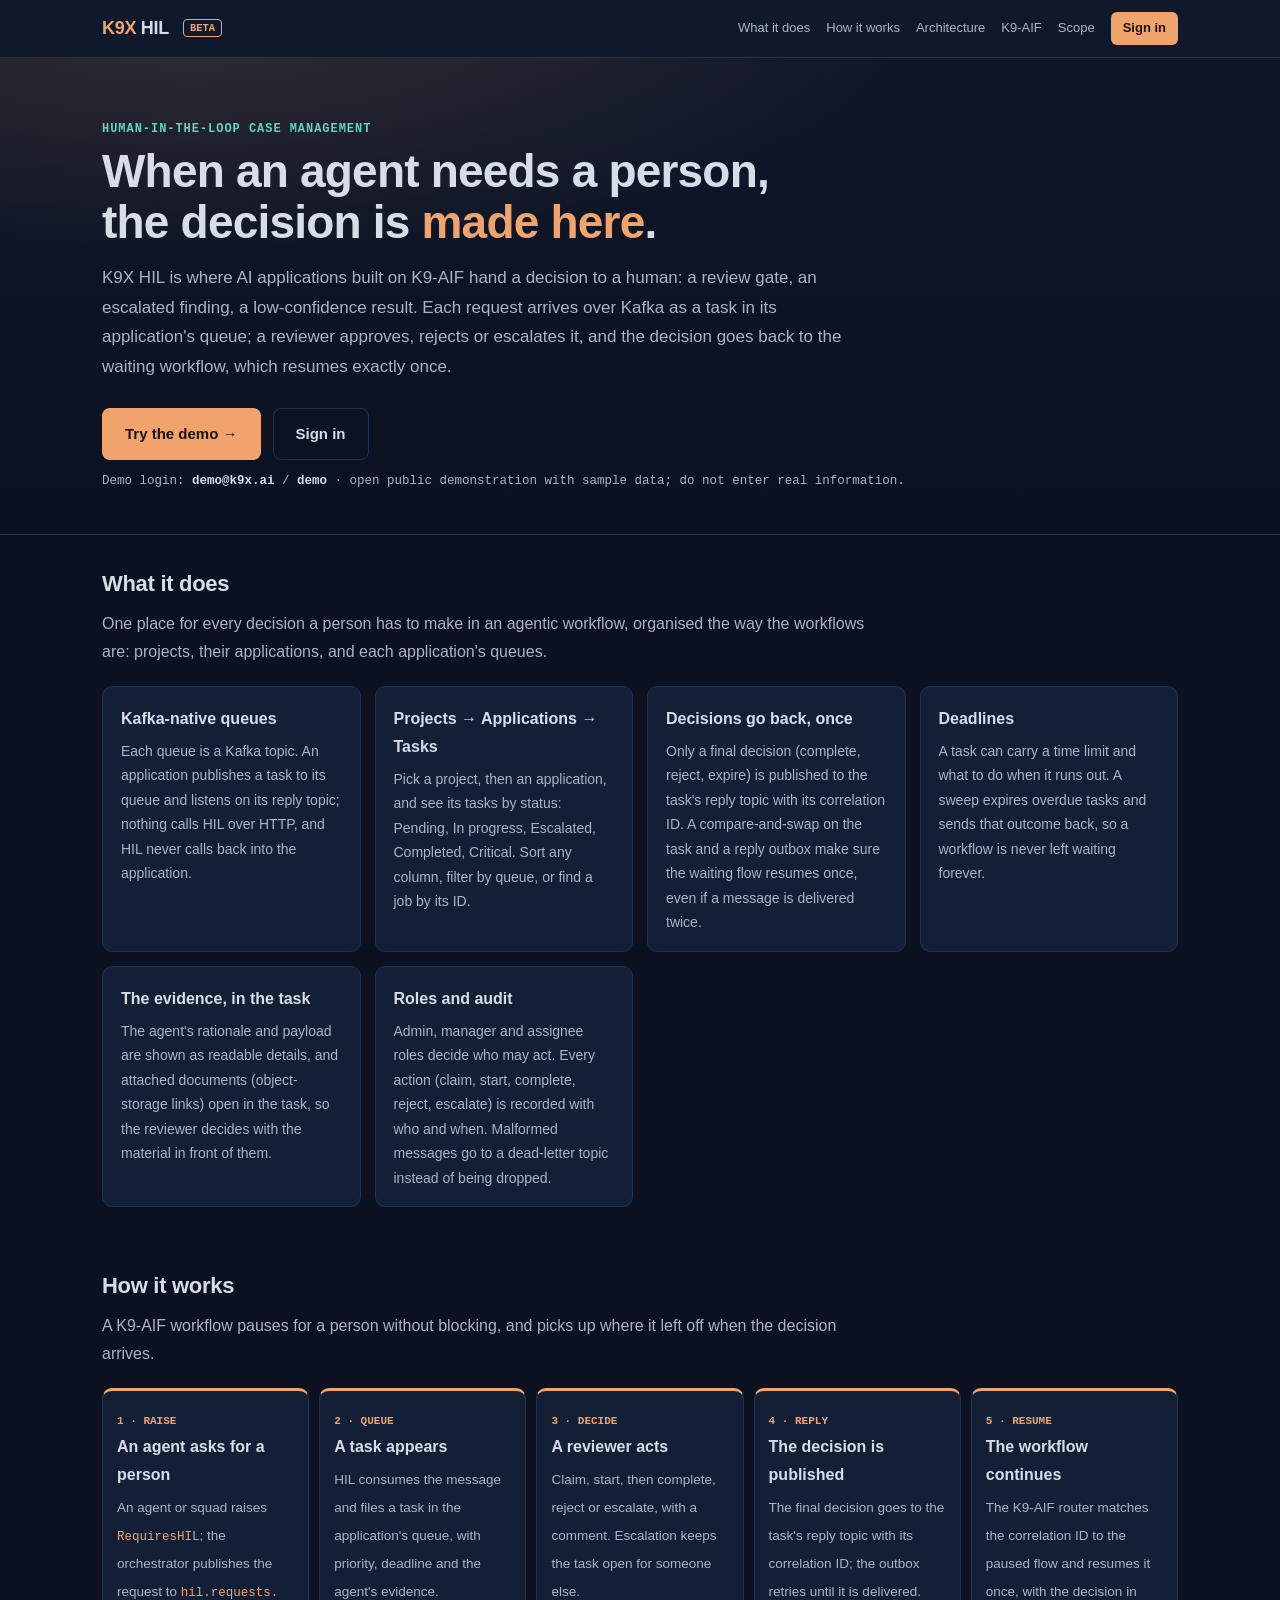
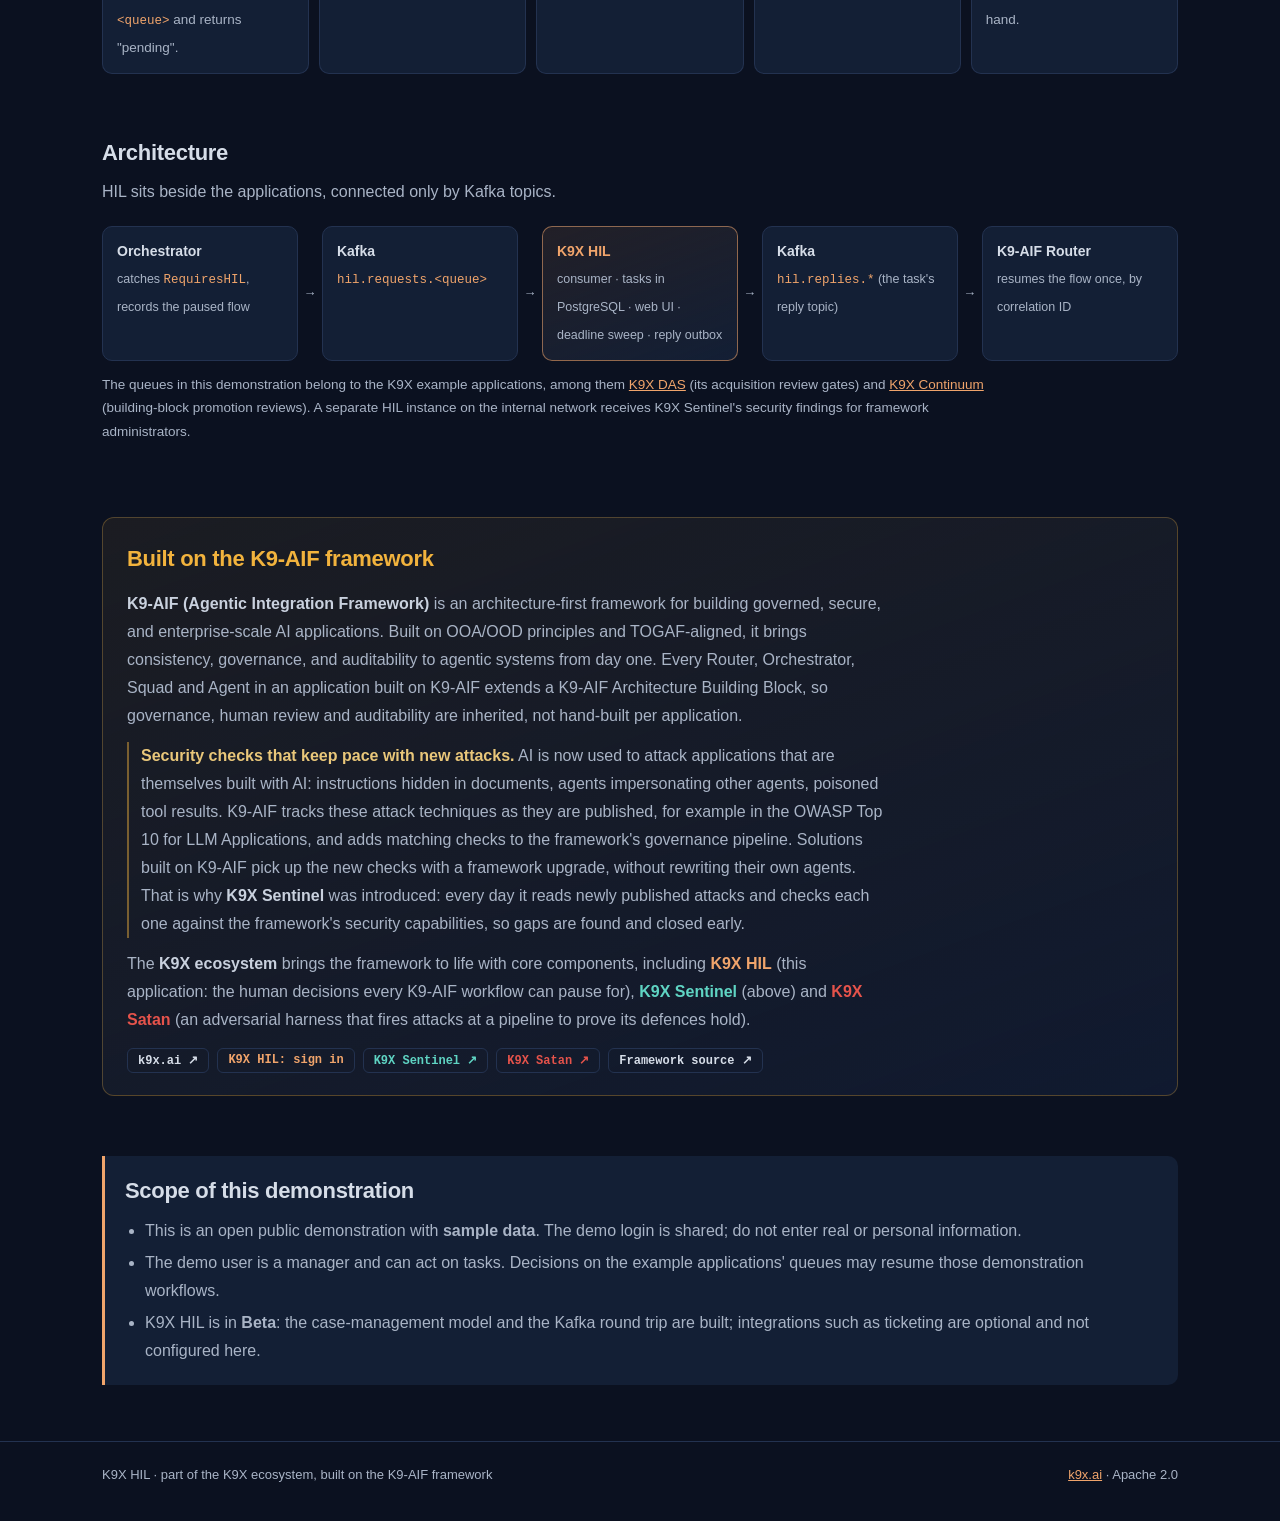
==== webui/landing.html @ ffbf0c2e "Landing page at / (public instance), sign-in at /app with demo login by default Same section order a" ====
<!DOCTYPE html>
<html lang="en">
<head>
<meta charset="UTF-8">
<meta name="viewport" content="width=device-width, initial-scale=1.0">
<title>K9X HIL — Human-in-the-Loop Case Management</title>
<style>
  /* Same section order as das.k9x.ai (K9X landing standard); HIL's own palette:
     orange, its product colour across the ecosystem, on navy. */
  :root {
    --bg: #0b1120; --bg2: #101a2c; --card: #131f35; --border: #233250;
    --text: #d6dde8; --muted: #a9b4c6; --hil: #f0a46b; --hil-d: #e08a4a;
    --teal: #5fd4c3; --blue: #60a5fa; --red: #e5534b;
    --mono: ui-monospace, Menlo, Consolas, monospace;
  }
  * { box-sizing: border-box; }
  html { scroll-behavior: smooth; }
  body { margin: 0; background: var(--bg); color: var(--text);
         font: 16px/1.75 -apple-system, BlinkMacSystemFont, "Segoe UI", Helvetica, Arial, sans-serif; }
  a { color: var(--hil); }
  .wrap { max-width: 1120px; margin: 0 auto; padding: 0 22px; }
  header.top { border-bottom: 1px solid var(--border); background: rgba(16,26,44,0.94); position: sticky; top: 0; z-index: 10; backdrop-filter: blur(6px); }
  header.top .wrap { display: flex; align-items: center; gap: 14px; padding-block: 12px; flex-wrap: wrap; }
  .logo { font-weight: 800; letter-spacing: -.3px; font-size: 18px; color: var(--text); text-decoration: none; }
  .logo span { color: var(--hil); }
  .beta { font: 700 10.5px var(--mono); color: var(--hil); border: 1px solid var(--hil); border-radius: 4px; padding: 2px 6px; }
  header.top nav { margin-left: auto; display: flex; gap: 16px; font-size: 13px; align-items: center; flex-wrap: wrap; }
  header.top nav a { color: var(--muted); text-decoration: none; }
  header.top nav a:hover { color: var(--text); }
  header.top nav a.signin { color: #1c1208; background: var(--hil); border-radius: 6px; padding: 5px 12px; font-weight: 700; }
  section[id] { scroll-margin-top: 64px; }

  .hero-band { background: radial-gradient(1200px 420px at 15% -10%, rgba(240,164,107,0.16), transparent 60%),
                           linear-gradient(180deg, #0e1729 0%, var(--bg) 100%);
               border-bottom: 1px solid var(--border); }
  .hero { padding-block: 64px 46px; }
  .eyebrow { font: 700 12px var(--mono); color: var(--teal); letter-spacing: .08em; text-transform: uppercase; }
  h1 { font-size: clamp(30px, 4.4vw, 46px); line-height: 1.12; margin: 10px 0 14px; letter-spacing: -.8px; }
  h1 em { font-style: normal; color: var(--hil); }
  .lede { font-size: 17px; color: var(--muted); max-width: 760px; margin: 0 0 26px; }
  .cta { display: flex; gap: 12px; flex-wrap: wrap; align-items: center; }
  .btn { display: inline-flex; align-items: center; gap: 8px; border-radius: 8px; padding: 12px 22px;
         font-weight: 700; font-size: 15px; cursor: pointer; border: 1px solid transparent; text-decoration: none; }
  .btn-primary { background: var(--hil); color: #1c1208; }
  .btn-primary:hover { background: var(--hil-d); }
  .btn-ghost { color: var(--text); border-color: var(--border); background: transparent; }
  .btn-ghost:hover { border-color: var(--hil); color: var(--hil); }
  .logins { font: 12.5px var(--mono); color: var(--muted); margin-top: 14px; }
  .logins b { color: var(--text); font-weight: 600; }

  section { padding: 30px 0; }
  h2 { font-size: 22px; margin: 0 0 6px; letter-spacing: -.3px; }
  .sub { color: var(--muted); margin: 0 0 20px; max-width: 780px; }
  .grid { display: grid; gap: 14px; grid-template-columns: repeat(auto-fit, minmax(250px, 1fr)); }
  .card { background: var(--card); border: 1px solid var(--border); border-radius: 10px; padding: 18px 18px 16px; }
  .card h3 { margin: 0 0 6px; font-size: 16px; color: var(--text); }
  .card p { margin: 0; color: var(--muted); font-size: 14px; }

  .loop { display: grid; gap: 10px; grid-template-columns: repeat(auto-fit, minmax(180px, 1fr)); }
  .loop .step { background: var(--card); border: 1px solid var(--border); border-top: 3px solid var(--hil); border-radius: 10px; padding: 14px 14px 12px; }
  .loop .step i { font-style: normal; font: 800 11px var(--mono); color: var(--hil); }
  .loop .step b { display: block; color: var(--text); margin-bottom: 4px; }
  .loop .step span { color: var(--muted); font-size: 13.5px; }

  .flow { display: flex; flex-wrap: wrap; align-items: stretch; gap: 8px; }
  .flow .box { flex: 1 1 150px; background: var(--card); border: 1px solid var(--border); border-radius: 10px; padding: 12px 14px; }
  .flow .box b { display: block; font-size: 14px; color: var(--text); }
  .flow .box span { font-size: 12.5px; color: var(--muted); }
  .flow .box.hil { border-color: rgba(240,164,107,0.55); background: linear-gradient(160deg, rgba(240,164,107,0.10), var(--card)); }
  .flow .box.hil b { color: var(--hil); }
  .flow .arrow { align-self: center; color: var(--muted); font: 700 13px var(--mono); }
  code { font-family: var(--mono); font-size: 12.5px; color: var(--hil); }
  .caption { color: var(--muted); font-size: 13.5px; margin-top: 12px; max-width: 900px; }

  .built-on { border: 1px solid rgba(242,179,61,0.28); border-radius: 12px; padding: 22px 24px;
              background: linear-gradient(160deg, rgba(242,179,61,0.07), rgba(20,32,58,0.6)); }
  .built-on h2 { color: #f2b33d; }
  .built-on p { color: var(--muted); margin: 12px 0 0; max-width: 760px; }
  .built-on b { color: #c9d1de; font-weight: 600; }
  .built-on .keyline { border-left: 2px solid rgba(242,179,61,0.45); padding-left: 12px; }
  .built-on .keyline b { color: #e9c77a; }
  .built-on .keyline b.plain { color: #c9d1de; }
  .built-on b.p-hil, .chip.p-hil { color: #f0a46b; }
  .built-on b.p-sentinel, .chip.p-sentinel { color: #5fd4c3; }
  .built-on b.p-satan, .chip.p-satan { color: #e5534b; }
  .chips { display: flex; flex-wrap: wrap; gap: 8px; margin-top: 14px; }
  .chip { font: 600 12px var(--mono); border: 1px solid var(--border); border-radius: 6px; padding: 4px 10px; color: var(--text); text-decoration: none; }
  .chip:hover { border-color: #f2b33d; color: #f2b33d; }

  .limits { border-left: 3px solid var(--hil); background: var(--card); border-radius: 0 10px 10px 0; padding: 16px 20px; }
  .limits ul { margin: 6px 0 0; padding-left: 20px; color: var(--muted); }
  .limits li { margin: 4px 0; }

  footer { border-top: 1px solid var(--border); margin-top: 26px; padding: 22px 0 34px; color: var(--muted); font-size: 13px; }
  footer .wrap { display: flex; gap: 18px; flex-wrap: wrap; justify-content: space-between; }
  @media (max-width: 640px) { header.top nav a:not(.signin) { display: none; } .flow .arrow { display: none; } }
</style>
</head>
<body>

<header class="top">
  <div class="wrap">
    <a class="logo" href="/"><span>K9X</span> HIL</a>
    <span class="beta">BETA</span>
    <nav>
      <a href="#what">What it does</a>
      <a href="#how">How it works</a>
      <a href="#architecture">Architecture</a>
      <a href="#k9aif">K9-AIF</a>
      <a href="#scope">Scope</a>
      <a class="signin" href="/app">Sign in</a>
    </nav>
  </div>
</header>

<div class="hero-band">
  <div class="wrap hero">
    <div class="eyebrow">Human-in-the-loop case management</div>
    <h1>When an agent needs a person,<br>the decision is <em>made here</em>.</h1>
    <p class="lede">K9X HIL is where AI applications built on K9-AIF hand a decision to a human: a review gate,
      an escalated finding, a low-confidence result. Each request arrives over Kafka as a task in its
      application's queue; a reviewer approves, rejects or escalates it, and the decision goes back to
      the waiting workflow, which resumes exactly once.</p>
    <div class="cta">
      <a class="btn btn-primary" href="/app?demo=1">Try the demo →</a>
      <a class="btn btn-ghost" href="/app">Sign in</a>
    </div>
    <div class="logins">Demo login: <b>demo@k9x.ai</b> / <b>demo</b> · open public demonstration with sample data; do not enter real information.</div>
  </div>
</div>

<main class="wrap">

  <section id="what">
    <h2>What it does</h2>
    <p class="sub">One place for every decision a person has to make in an agentic workflow, organised the way the
      workflows are: projects, their applications, and each application's queues.</p>
    <div class="grid">
      <div class="card"><h3>Kafka-native queues</h3><p>Each queue is a Kafka topic. An application publishes a task to
        its queue and listens on its reply topic; nothing calls HIL over HTTP, and HIL never calls back into the application.</p></div>
      <div class="card"><h3>Projects → Applications → Tasks</h3><p>Pick a project, then an application, and see its tasks
        by status: Pending, In progress, Escalated, Completed, Critical. Sort any column, filter by queue, or find a job by its ID.</p></div>
      <div class="card"><h3>Decisions go back, once</h3><p>Only a final decision (complete, reject, expire) is published to the
        task's reply topic with its correlation ID. A compare-and-swap on the task and a reply outbox make sure the
        waiting flow resumes once, even if a message is delivered twice.</p></div>
      <div class="card"><h3>Deadlines</h3><p>A task can carry a time limit and what to do when it runs out. A sweep expires
        overdue tasks and sends that outcome back, so a workflow is never left waiting forever.</p></div>
      <div class="card"><h3>The evidence, in the task</h3><p>The agent's rationale and payload are shown as readable
        details, and attached documents (object-storage links) open in the task, so the reviewer decides with the
        material in front of them.</p></div>
      <div class="card"><h3>Roles and audit</h3><p>Admin, manager and assignee roles decide who may act. Every action
        (claim, start, complete, reject, escalate) is recorded with who and when. Malformed messages go to a
        dead-letter topic instead of being dropped.</p></div>
    </div>
  </section>

  <section id="how">
    <h2>How it works</h2>
    <p class="sub">A K9-AIF workflow pauses for a person without blocking, and picks up where it left off when the decision arrives.</p>
    <div class="loop">
      <div class="step"><i>1 · RAISE</i><b>An agent asks for a person</b><span>An agent or squad raises <code>RequiresHIL</code>; the orchestrator publishes the request to <code>hil.requests.&lt;queue&gt;</code> and returns "pending".</span></div>
      <div class="step"><i>2 · QUEUE</i><b>A task appears</b><span>HIL consumes the message and files a task in the application's queue, with priority, deadline and the agent's evidence.</span></div>
      <div class="step"><i>3 · DECIDE</i><b>A reviewer acts</b><span>Claim, start, then complete, reject or escalate, with a comment. Escalation keeps the task open for someone else.</span></div>
      <div class="step"><i>4 · REPLY</i><b>The decision is published</b><span>The final decision goes to the task's reply topic with its correlation ID; the outbox retries until it is delivered.</span></div>
      <div class="step"><i>5 · RESUME</i><b>The workflow continues</b><span>The K9-AIF router matches the correlation ID to the paused flow and resumes it once, with the decision in hand.</span></div>
    </div>
  </section>

  <section id="architecture">
    <h2>Architecture</h2>
    <p class="sub">HIL sits beside the applications, connected only by Kafka topics.</p>
    <div class="flow">
      <div class="box"><b>Orchestrator</b><span>catches <code>RequiresHIL</code>, records the paused flow</span></div>
      <div class="arrow">→</div>
      <div class="box"><b>Kafka</b><span><code>hil.requests.&lt;queue&gt;</code></span></div>
      <div class="arrow">→</div>
      <div class="box hil"><b>K9X HIL</b><span>consumer · tasks in PostgreSQL · web UI · deadline sweep · reply outbox</span></div>
      <div class="arrow">→</div>
      <div class="box"><b>Kafka</b><span><code>hil.replies.*</code> (the task's reply topic)</span></div>
      <div class="arrow">→</div>
      <div class="box"><b>K9-AIF Router</b><span>resumes the flow once, by correlation ID</span></div>
    </div>
    <p class="caption">The queues in this demonstration belong to the K9X example applications, among them
      <a href="https://das.k9x.ai" target="_blank" rel="noopener">K9X DAS</a> (its acquisition review gates) and
      <a href="https://continuum.k9x.ai" target="_blank" rel="noopener">K9X Continuum</a> (building-block promotion reviews).
      A separate HIL instance on the internal network receives K9X Sentinel's security findings for framework administrators.</p>
  </section>

  <section id="k9aif">
    <div class="built-on">
      <h2>Built on the K9-AIF framework</h2>
      <p><b>K9-AIF (Agentic Integration Framework)</b> is an architecture-first framework for building governed, secure, and enterprise-scale AI applications. Built on OOA/OOD principles and TOGAF-aligned, it brings consistency, governance, and auditability to agentic systems from day one. Every Router, Orchestrator, Squad and Agent in an application built on K9-AIF extends a K9-AIF Architecture Building Block, so governance, human review and auditability are inherited, not hand-built per application.</p>
      <p class="keyline"><b>Security checks that keep pace with new attacks.</b> AI is now used to attack applications that are themselves built with AI: instructions hidden in documents, agents impersonating other agents, poisoned tool results. K9-AIF tracks these attack techniques as they are published, for example in the OWASP Top 10 for LLM Applications, and adds matching checks to the framework's governance pipeline. Solutions built on K9-AIF pick up the new checks with a framework upgrade, without rewriting their own agents. That is why <b class="plain">K9X Sentinel</b> was introduced: every day it reads newly published attacks and checks each one against the framework's security capabilities, so gaps are found and closed early.</p>
      <p>The <b>K9X ecosystem</b> brings the framework to life with core components, including <b class="p-hil">K9X HIL</b> (this application: the human decisions every K9-AIF workflow can pause for), <b class="p-sentinel">K9X Sentinel</b> (above) and <b class="p-satan">K9X Satan</b> (an adversarial harness that fires attacks at a pipeline to prove its defences hold).</p>
      <div class="chips">
        <a class="chip" href="https://k9x.ai" target="_blank" rel="noopener">k9x.ai ↗</a>
        <a class="chip p-hil" href="/app">K9X HIL: sign in</a>
        <a class="chip p-sentinel" href="https://sentinel.k9x.ai" target="_blank" rel="noopener">K9X Sentinel ↗</a>
        <a class="chip p-satan" href="https://satan.k9x.ai" target="_blank" rel="noopener">K9X Satan ↗</a>
        <a class="chip" href="https://github.com/k9aif/k9-aif-framework" target="_blank" rel="noopener">Framework source ↗</a>
      </div>
    </div>
  </section>

  <section id="scope">
    <div class="limits">
      <h2 style="margin-bottom:4px">Scope of this demonstration</h2>
      <ul>
        <li>This is an open public demonstration with <b>sample data</b>. The demo login is shared; do not enter real or personal information.</li>
        <li>The demo user is a manager and can act on tasks. Decisions on the example applications' queues may resume those demonstration workflows.</li>
        <li>K9X HIL is in <b>Beta</b>: the case-management model and the Kafka round trip are built; integrations such as ticketing are optional and not configured here.</li>
      </ul>
    </div>
  </section>

</main>

<footer>
  <div class="wrap">
    <span>K9X HIL · part of the K9X ecosystem, built on the K9-AIF framework</span>
    <span><a href="https://k9x.ai" target="_blank" rel="noopener">k9x.ai</a> · Apache 2.0</span>
  </div>
</footer>

</body>
</html>
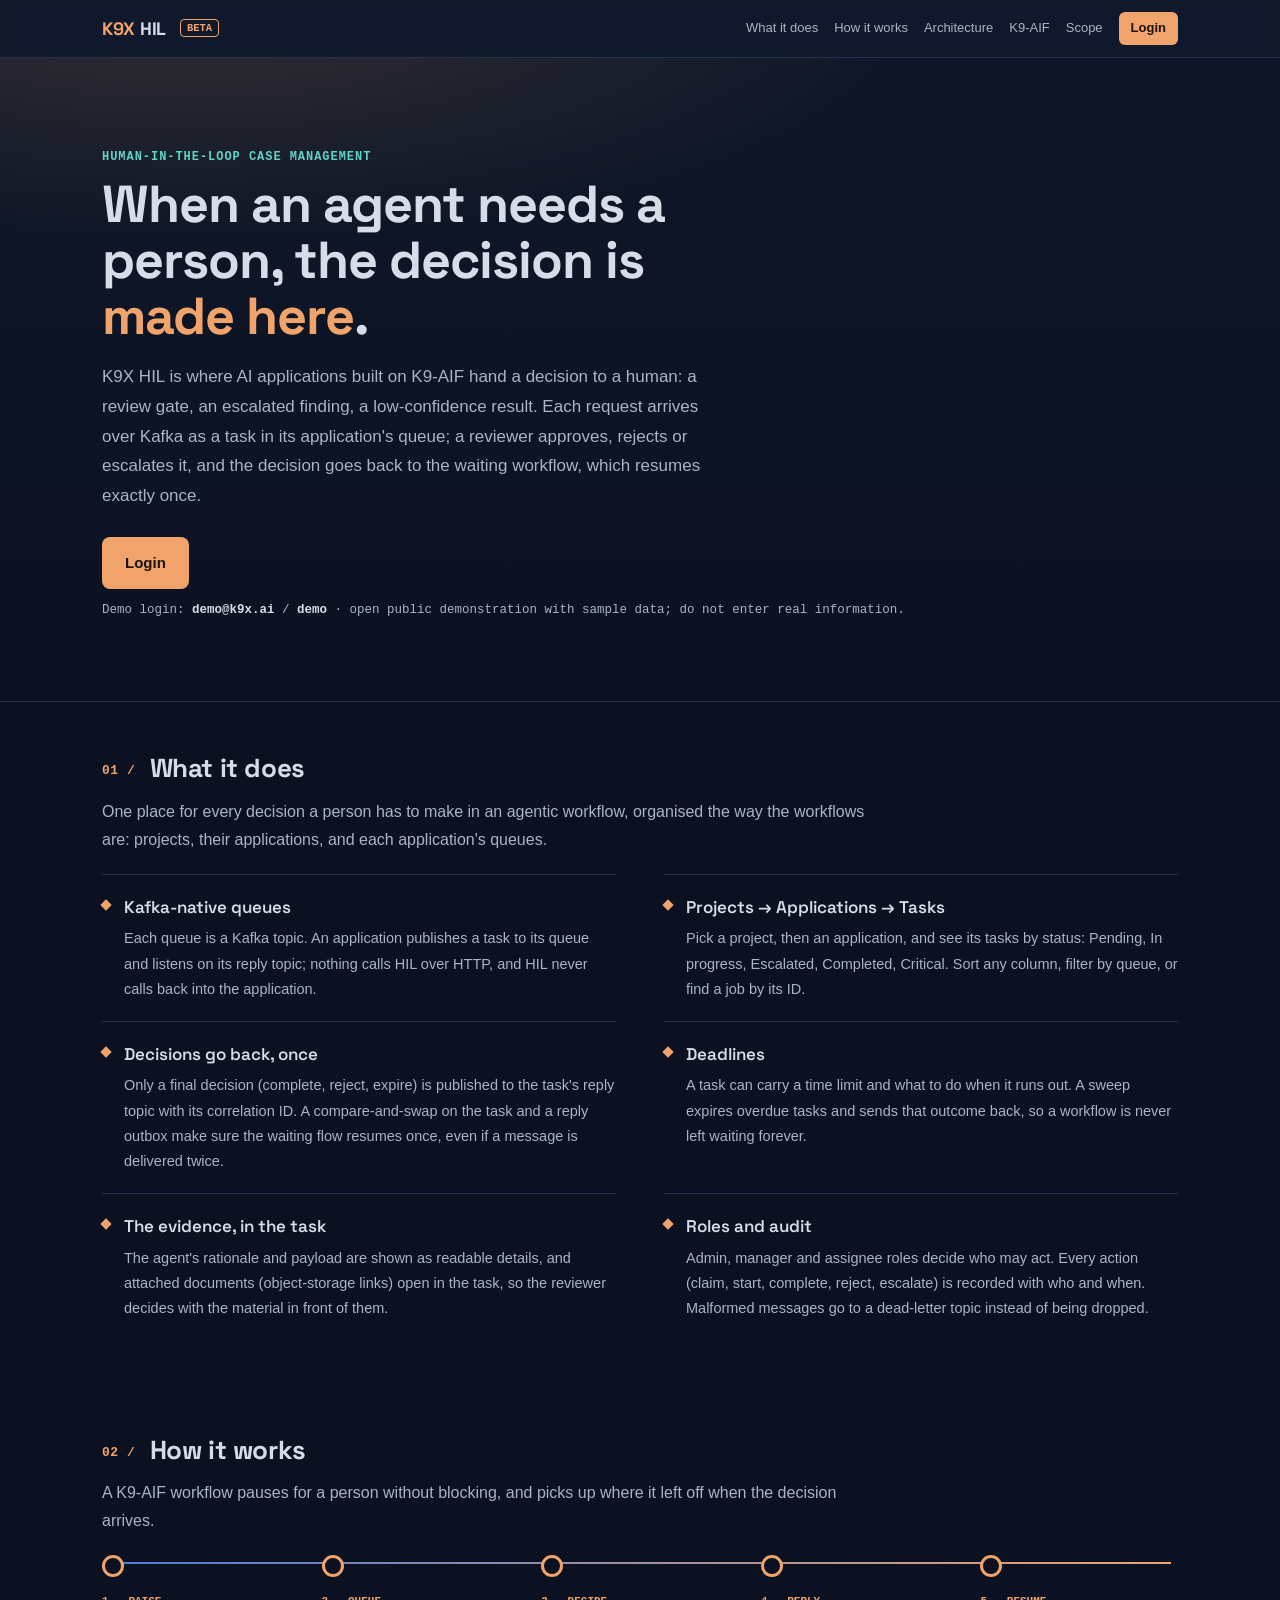
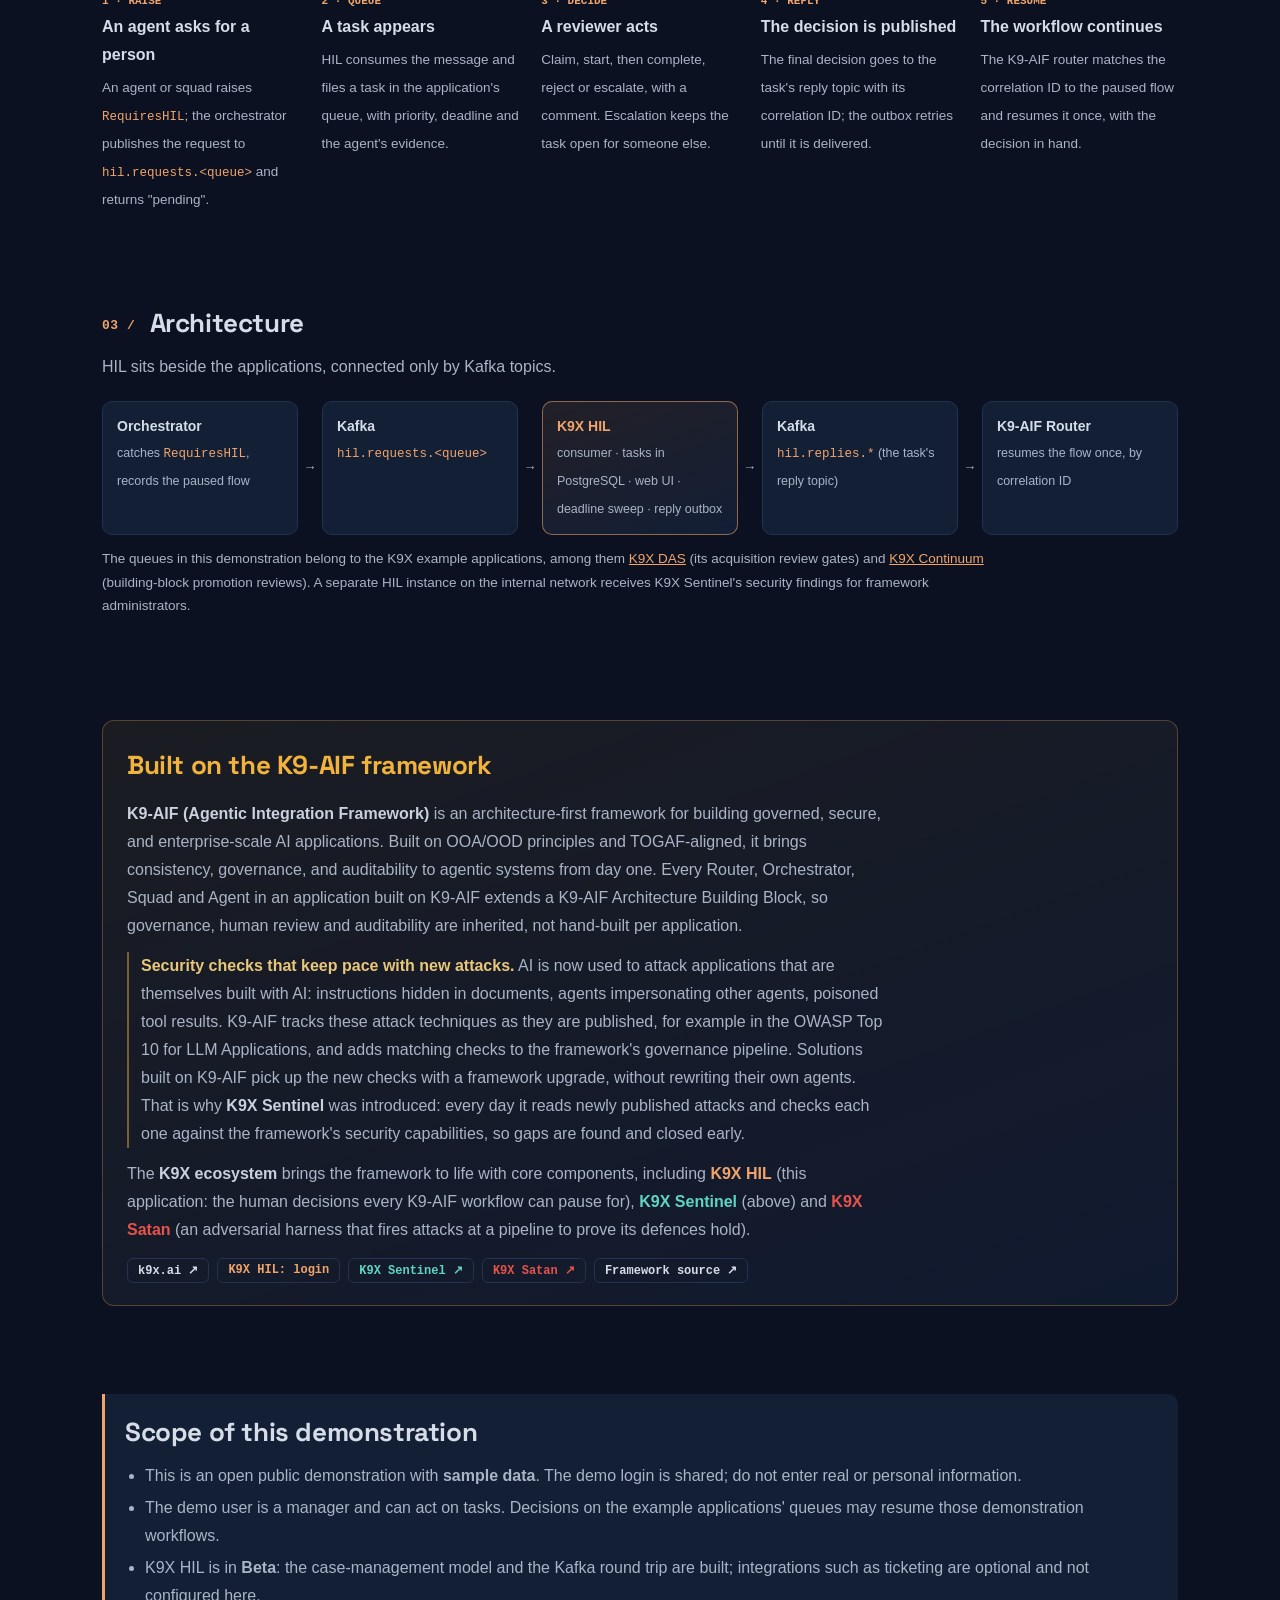
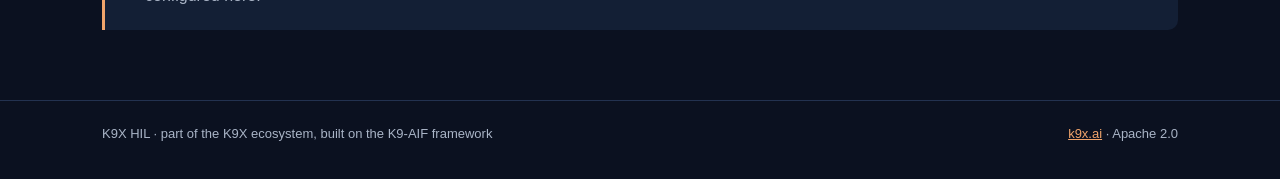
==== commit a1621835: "HIL landing: one Login button, its own look (hero image, Space Grotesk, feature rows, timeline) 'Try" ====
--- a/webui/landing.html
+++ b/webui/landing.html
@@ -4,15 +4,20 @@
 <meta charset="UTF-8">
 <meta name="viewport" content="width=device-width, initial-scale=1.0">
 <title>K9X HIL — Human-in-the-Loop Case Management</title>
+<link rel="preconnect" href="https://fonts.googleapis.com">
+<link href="https://fonts.googleapis.com/css2?family=Space+Grotesk:wght@500;600;700&display=swap" rel="stylesheet">
 <style>
-  /* Same section order as das.k9x.ai (K9X landing standard); HIL's own palette:
-     orange, its product colour across the ecosystem, on navy. */
+  /* Same section order as das.k9x.ai (K9X landing standard), but HIL's own look: orange
+     (its product colour across the ecosystem) on navy, Space Grotesk headings, a hero image,
+     feature rows instead of a card grid, and a timeline for how it works. */
   :root {
     --bg: #0b1120; --bg2: #101a2c; --card: #131f35; --border: #233250;
     --text: #d6dde8; --muted: #a9b4c6; --hil: #f0a46b; --hil-d: #e08a4a;
     --teal: #5fd4c3; --blue: #60a5fa; --red: #e5534b;
     --mono: ui-monospace, Menlo, Consolas, monospace;
+    --head: "Space Grotesk", -apple-system, BlinkMacSystemFont, "Segoe UI", sans-serif;
   }
+  h1, h2, h3, .logo { font-family: var(--head); }
   * { box-sizing: border-box; }
   html { scroll-behavior: smooth; }
   body { margin: 0; background: var(--bg); color: var(--text);
@@ -30,12 +35,23 @@
   header.top nav a.signin { color: #1c1208; background: var(--hil); border-radius: 6px; padding: 5px 12px; font-weight: 700; }
   section[id] { scroll-margin-top: 64px; }
 
-  .hero-band { background: radial-gradient(1200px 420px at 15% -10%, rgba(240,164,107,0.16), transparent 60%),
+  .hero-band { position: relative; overflow: hidden;
+               background: radial-gradient(1200px 420px at 15% -10%, rgba(240,164,107,0.16), transparent 60%),
                            linear-gradient(180deg, #0e1729 0%, var(--bg) 100%);
                border-bottom: 1px solid var(--border); }
-  .hero { padding-block: 64px 46px; }
+  /* The person at the door (the human checkpoint) and the released events, faded in from the
+     left so the hero text stays readable. */
+  .hero-art { position: absolute; top: 0; right: 0; bottom: 0; width: 58%;
+              background: url("/static/landing-hero.jpg") center / cover no-repeat; opacity: .9;
+              -webkit-mask-image: linear-gradient(to right, transparent 0%, #000 38%);
+                      mask-image: linear-gradient(to right, transparent 0%, #000 38%); pointer-events: none; }
+  .hero-band .hero { position: relative; }
+  @media (max-width: 900px) { .hero-art { width: 100%; opacity: .18; } }
+  .hero { padding-block: 92px 84px; min-height: 560px; }
+  .hero h1 { max-width: 640px; }
+  .hero .lede { max-width: 600px; }
   .eyebrow { font: 700 12px var(--mono); color: var(--teal); letter-spacing: .08em; text-transform: uppercase; }
-  h1 { font-size: clamp(30px, 4.4vw, 46px); line-height: 1.12; margin: 10px 0 14px; letter-spacing: -.8px; }
+  h1 { font-size: clamp(32px, 4.8vw, 52px); line-height: 1.08; margin: 12px 0 18px; letter-spacing: -1px; font-weight: 700; }
   h1 em { font-style: normal; color: var(--hil); }
   .lede { font-size: 17px; color: var(--muted); max-width: 760px; margin: 0 0 26px; }
   .cta { display: flex; gap: 12px; flex-wrap: wrap; align-items: center; }
@@ -48,16 +64,25 @@
   .logins { font: 12.5px var(--mono); color: var(--muted); margin-top: 14px; }
   .logins b { color: var(--text); font-weight: 600; }
 
-  section { padding: 30px 0; }
-  h2 { font-size: 22px; margin: 0 0 6px; letter-spacing: -.3px; }
+  main { counter-reset: sec; }
+  section { padding: 44px 0; }
+  h2 { font-size: 26px; margin: 0 0 6px; letter-spacing: -.4px; font-weight: 700; }
+  section.numbered > h2::before { counter-increment: sec; content: "0" counter(sec) " / ";
+      font: 600 13px var(--mono); color: var(--hil); vertical-align: middle; margin-right: 6px; letter-spacing: .04em; }
   .sub { color: var(--muted); margin: 0 0 20px; max-width: 780px; }
-  .grid { display: grid; gap: 14px; grid-template-columns: repeat(auto-fit, minmax(250px, 1fr)); }
-  .card { background: var(--card); border: 1px solid var(--border); border-radius: 10px; padding: 18px 18px 16px; }
-  .card h3 { margin: 0 0 6px; font-size: 16px; color: var(--text); }
-  .card p { margin: 0; color: var(--muted); font-size: 14px; }
-
-  .loop { display: grid; gap: 10px; grid-template-columns: repeat(auto-fit, minmax(180px, 1fr)); }
-  .loop .step { background: var(--card); border: 1px solid var(--border); border-top: 3px solid var(--hil); border-radius: 10px; padding: 14px 14px 12px; }
+  .grid { display: grid; gap: 0 48px; grid-template-columns: repeat(auto-fit, minmax(380px, 1fr)); }
+  .card { border-top: 1px solid var(--border); padding: 18px 0 18px 22px; position: relative; }
+  .card::before { content: ""; position: absolute; left: 0; top: 26px; width: 8px; height: 8px; background: var(--hil); transform: rotate(45deg); }
+  .card h3 { margin: 0 0 4px; font-size: 17px; color: var(--text); font-weight: 600; }
+  .card p { margin: 0; color: var(--muted); font-size: 14.5px; }
+
+  .loop { display: grid; gap: 22px; grid-template-columns: repeat(5, 1fr); position: relative; margin-top: 10px; }
+  .loop::before { content: ""; position: absolute; left: 7px; right: 7px; top: 7px; height: 2px;
+                  background: linear-gradient(90deg, #4f7bd8, var(--hil)); }
+  .loop .step { position: relative; padding-top: 30px; }
+  .loop .step::before { content: ""; position: absolute; left: 0; top: 0; width: 16px; height: 16px; border-radius: 50%;
+                        background: var(--bg); border: 3px solid var(--hil); }
+  @media (max-width: 900px) { .loop { grid-template-columns: 1fr; } .loop::before { display: none; } }
   .loop .step i { font-style: normal; font: 800 11px var(--mono); color: var(--hil); }
   .loop .step b { display: block; color: var(--text); margin-bottom: 4px; }
   .loop .step span { color: var(--muted); font-size: 13.5px; }
@@ -108,22 +133,22 @@
       <a href="#architecture">Architecture</a>
       <a href="#k9aif">K9-AIF</a>
       <a href="#scope">Scope</a>
-      <a class="signin" href="/app">Sign in</a>
+      <a class="signin" href="/app">Login</a>
     </nav>
   </div>
 </header>
 
 <div class="hero-band">
+  <div class="hero-art" aria-hidden="true"></div>
   <div class="wrap hero">
     <div class="eyebrow">Human-in-the-loop case management</div>
-    <h1>When an agent needs a person,<br>the decision is <em>made here</em>.</h1>
+    <h1>When an agent needs a person, the decision is <em>made here</em>.</h1>
     <p class="lede">K9X HIL is where AI applications built on K9-AIF hand a decision to a human: a review gate,
       an escalated finding, a low-confidence result. Each request arrives over Kafka as a task in its
       application's queue; a reviewer approves, rejects or escalates it, and the decision goes back to
       the waiting workflow, which resumes exactly once.</p>
     <div class="cta">
-      <a class="btn btn-primary" href="/app?demo=1">Try the demo →</a>
-      <a class="btn btn-ghost" href="/app">Sign in</a>
+      <a class="btn btn-primary" href="/app">Login</a>
     </div>
     <div class="logins">Demo login: <b>demo@k9x.ai</b> / <b>demo</b> · open public demonstration with sample data; do not enter real information.</div>
   </div>
@@ -131,7 +156,7 @@
 
 <main class="wrap">
 
-  <section id="what">
+  <section class="numbered" id="what">
     <h2>What it does</h2>
     <p class="sub">One place for every decision a person has to make in an agentic workflow, organised the way the
       workflows are: projects, their applications, and each application's queues.</p>
@@ -154,7 +179,7 @@
     </div>
   </section>
 
-  <section id="how">
+  <section class="numbered" id="how">
     <h2>How it works</h2>
     <p class="sub">A K9-AIF workflow pauses for a person without blocking, and picks up where it left off when the decision arrives.</p>
     <div class="loop">
@@ -166,7 +191,7 @@
     </div>
   </section>
 
-  <section id="architecture">
+  <section class="numbered" id="architecture">
     <h2>Architecture</h2>
     <p class="sub">HIL sits beside the applications, connected only by Kafka topics.</p>
     <div class="flow">
@@ -194,7 +219,7 @@
       <p>The <b>K9X ecosystem</b> brings the framework to life with core components, including <b class="p-hil">K9X HIL</b> (this application: the human decisions every K9-AIF workflow can pause for), <b class="p-sentinel">K9X Sentinel</b> (above) and <b class="p-satan">K9X Satan</b> (an adversarial harness that fires attacks at a pipeline to prove its defences hold).</p>
       <div class="chips">
         <a class="chip" href="https://k9x.ai" target="_blank" rel="noopener">k9x.ai ↗</a>
-        <a class="chip p-hil" href="/app">K9X HIL: sign in</a>
+        <a class="chip p-hil" href="/app">K9X HIL: login</a>
         <a class="chip p-sentinel" href="https://sentinel.k9x.ai" target="_blank" rel="noopener">K9X Sentinel ↗</a>
         <a class="chip p-satan" href="https://satan.k9x.ai" target="_blank" rel="noopener">K9X Satan ↗</a>
         <a class="chip" href="https://github.com/k9aif/k9-aif-framework" target="_blank" rel="noopener">Framework source ↗</a>
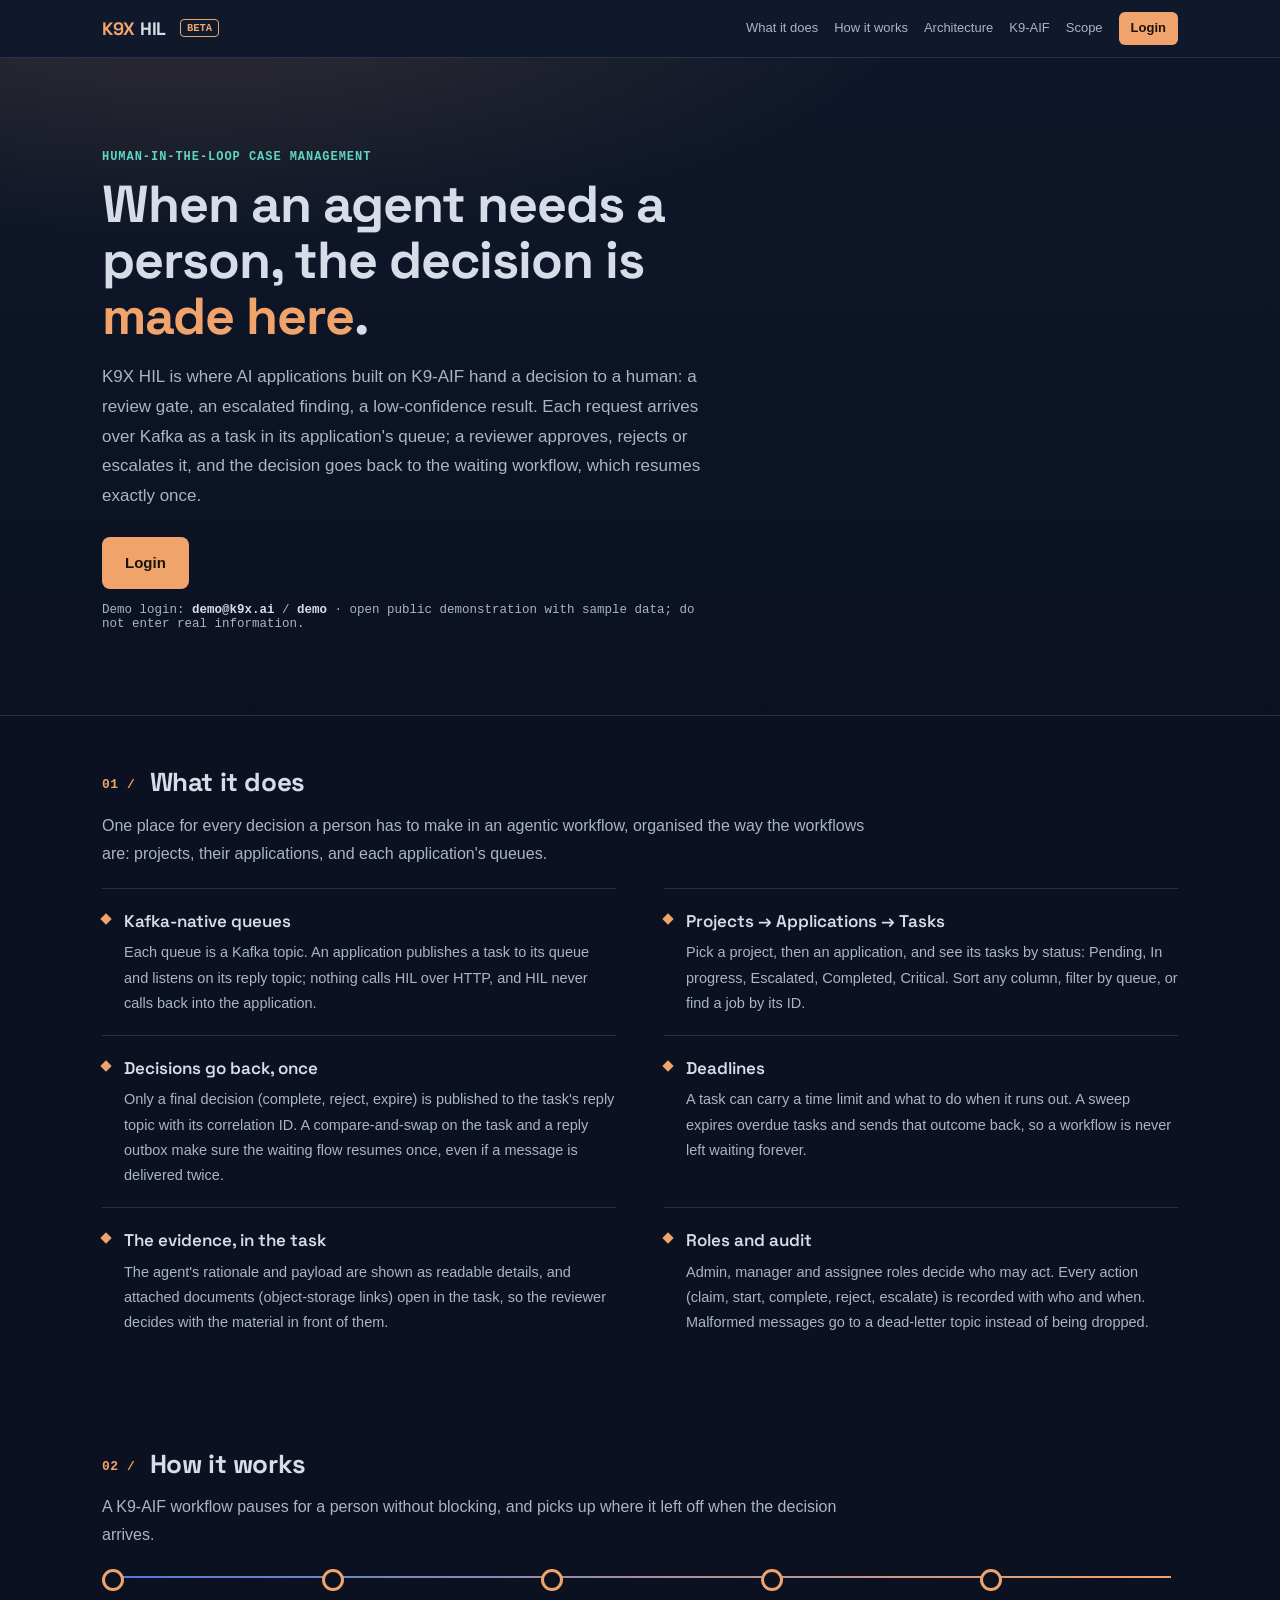
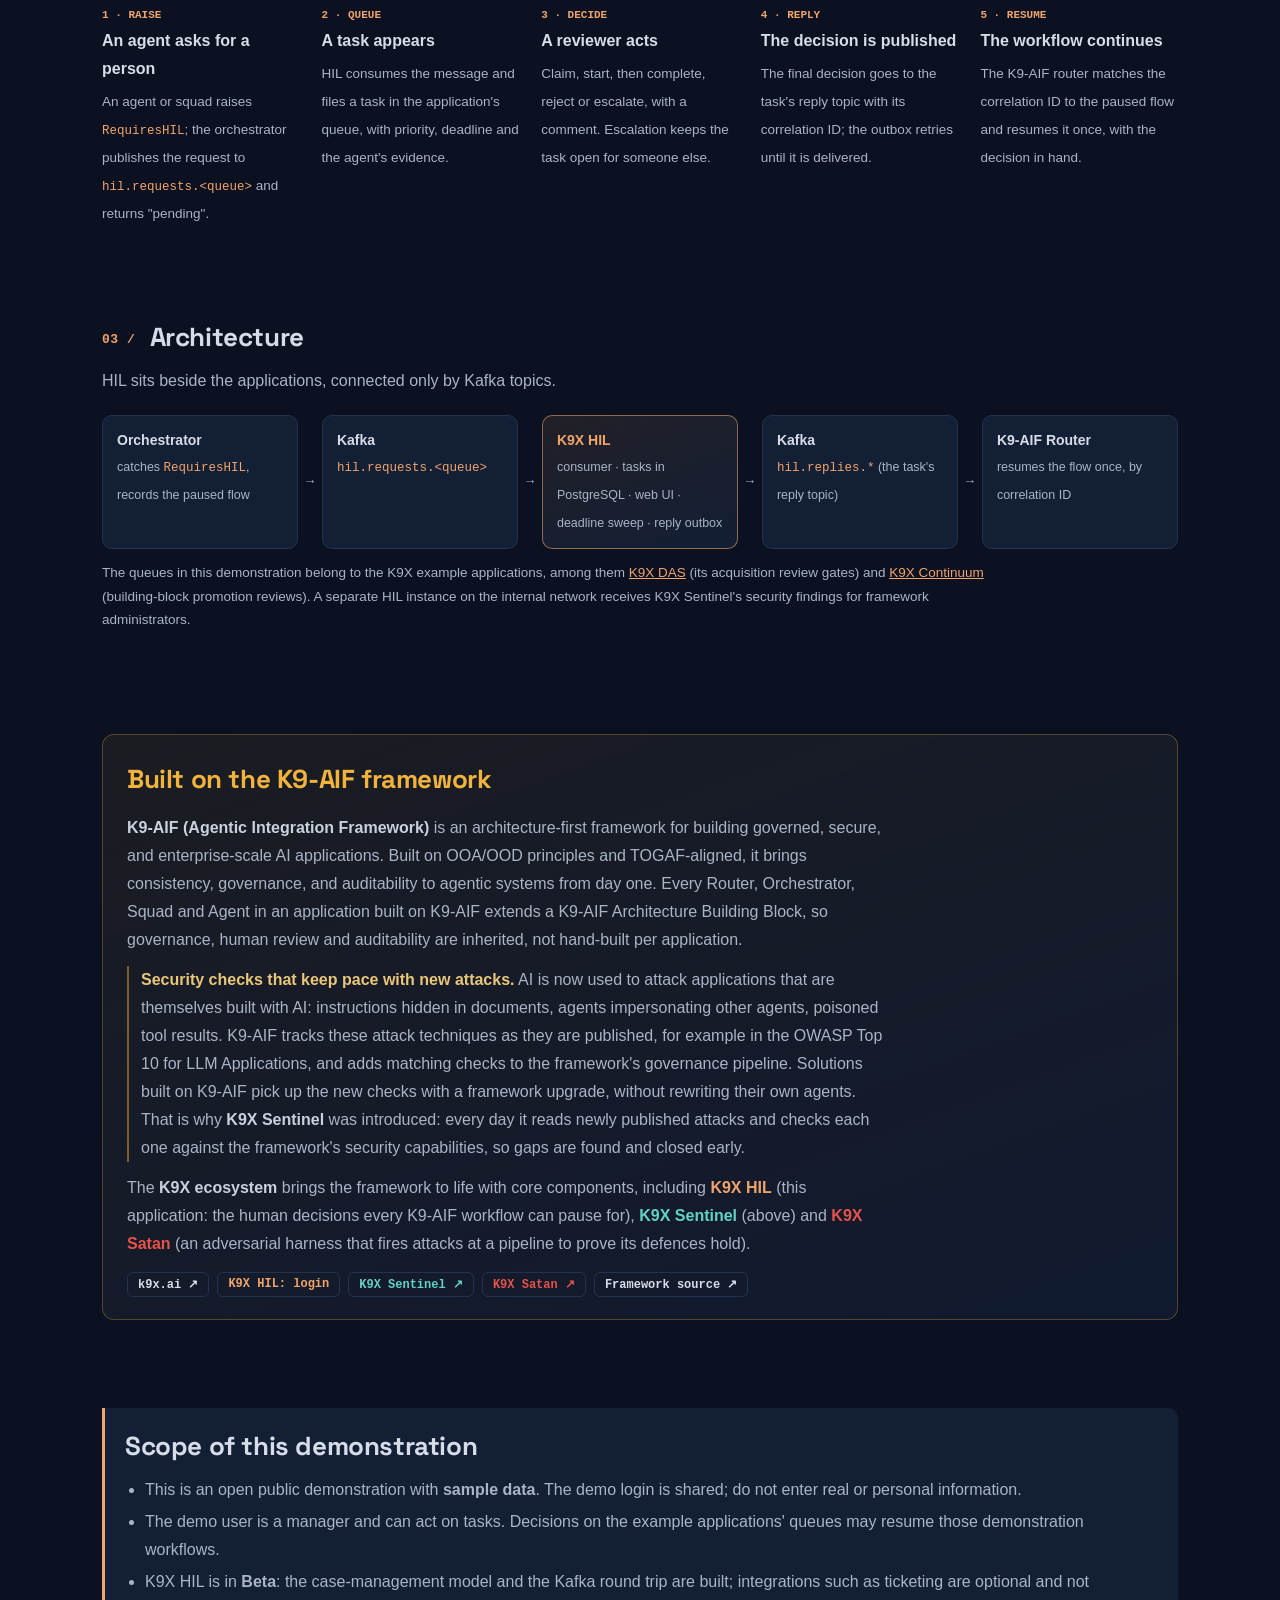
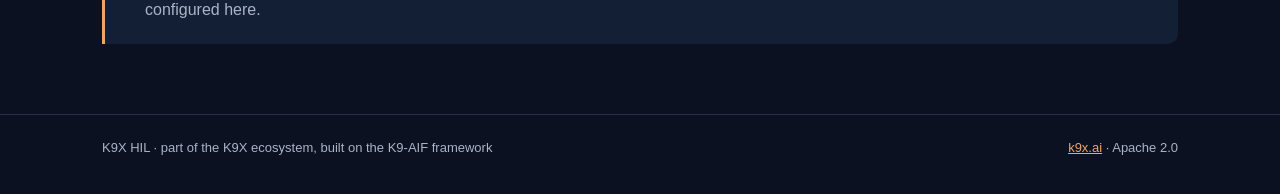
==== commit 36306153: "HIL landing: hero image at the far right, clear of the text Co-Authored-By: Claude Opus 5.5 <noreply" ====
--- a/webui/landing.html
+++ b/webui/landing.html
@@ -41,10 +41,10 @@
                border-bottom: 1px solid var(--border); }
   /* The person at the door (the human checkpoint) and the released events, faded in from the
      left so the hero text stays readable. */
-  .hero-art { position: absolute; top: 0; right: 0; bottom: 0; width: 58%;
-              background: url("/static/landing-hero.jpg") center / cover no-repeat; opacity: .9;
-              -webkit-mask-image: linear-gradient(to right, transparent 0%, #000 38%);
-                      mask-image: linear-gradient(to right, transparent 0%, #000 38%); pointer-events: none; }
+  .hero-art { position: absolute; top: 0; right: 0; bottom: 0; width: 42%;
+              background: url("/static/landing-hero.jpg") right center / cover no-repeat; opacity: .9;
+              -webkit-mask-image: linear-gradient(to right, transparent 0%, #000 22%);
+                      mask-image: linear-gradient(to right, transparent 0%, #000 22%); pointer-events: none; }
   .hero-band .hero { position: relative; }
   @media (max-width: 900px) { .hero-art { width: 100%; opacity: .18; } }
   .hero { padding-block: 92px 84px; min-height: 560px; }
@@ -61,7 +61,7 @@
   .btn-primary:hover { background: var(--hil-d); }
   .btn-ghost { color: var(--text); border-color: var(--border); background: transparent; }
   .btn-ghost:hover { border-color: var(--hil); color: var(--hil); }
-  .logins { font: 12.5px var(--mono); color: var(--muted); margin-top: 14px; }
+  .logins { font: 12.5px var(--mono); color: var(--muted); margin-top: 14px; max-width: 600px; }
   .logins b { color: var(--text); font-weight: 600; }
 
   main { counter-reset: sec; }
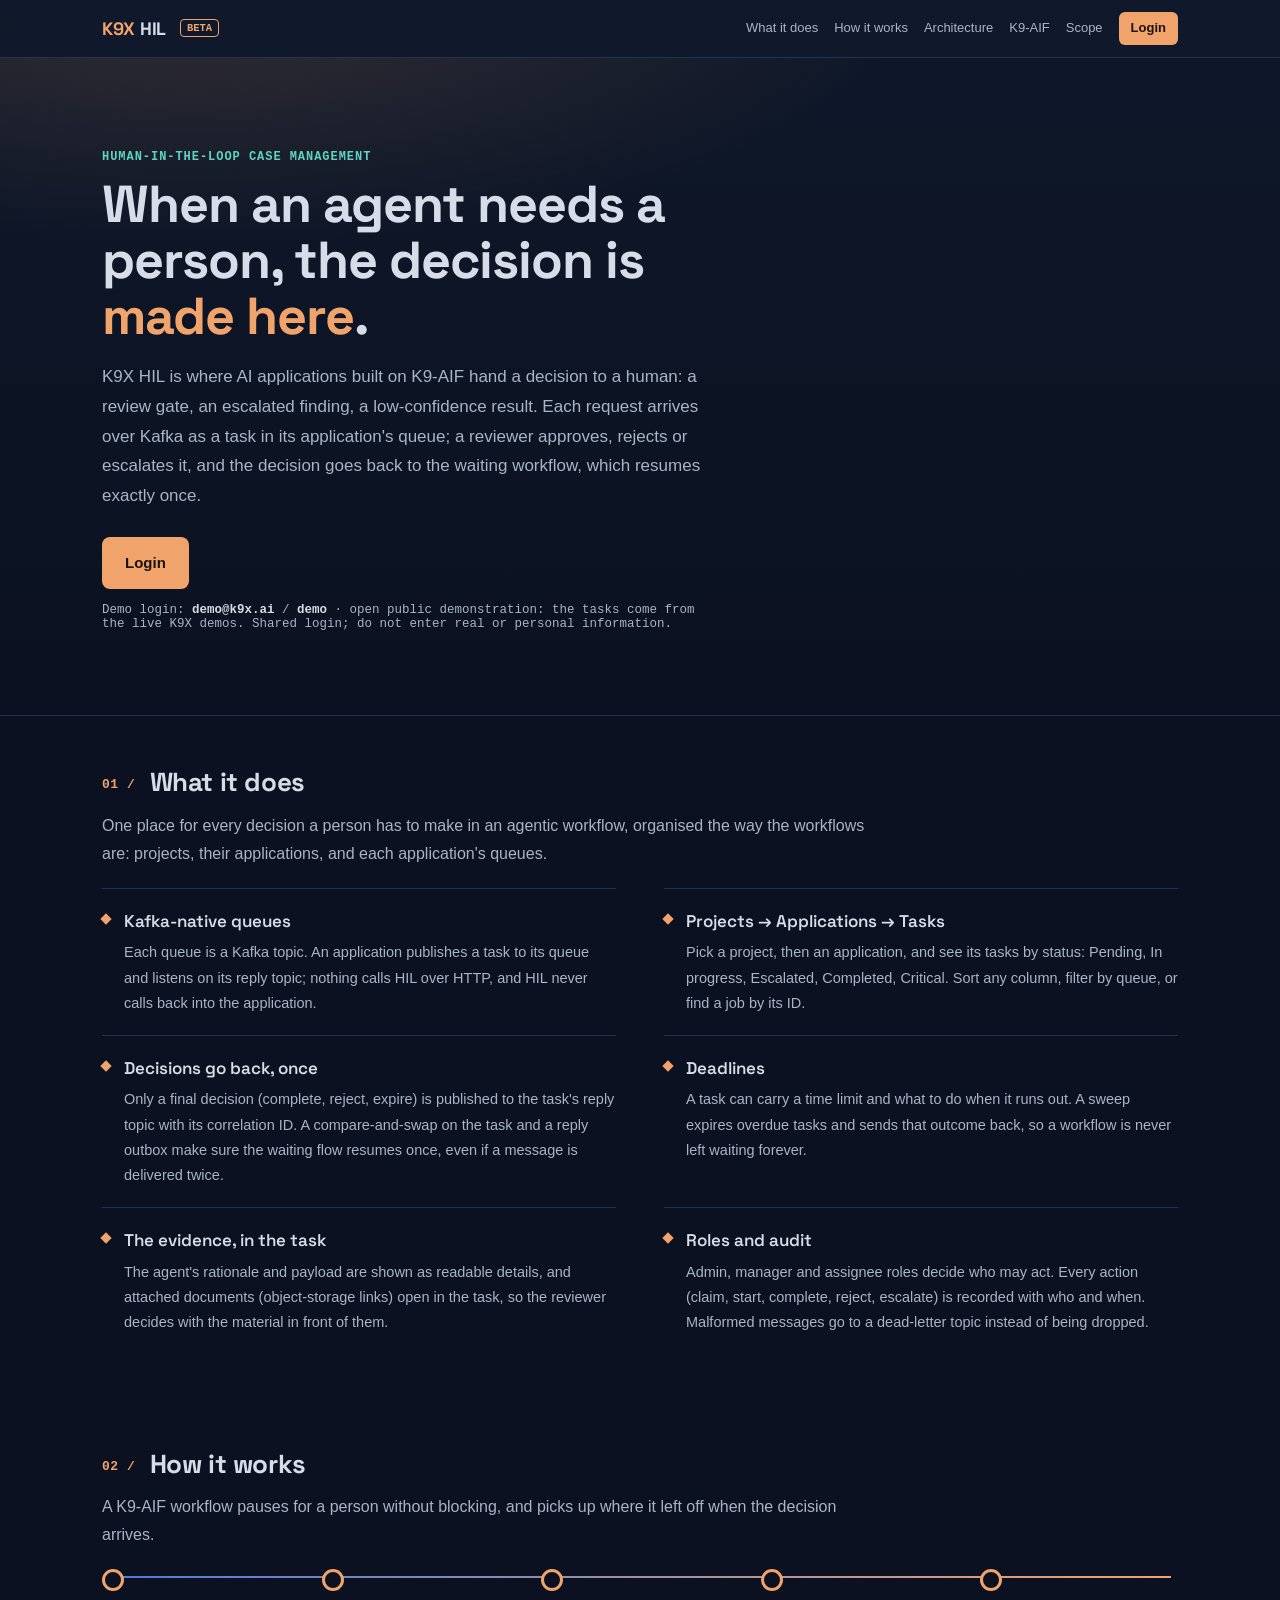
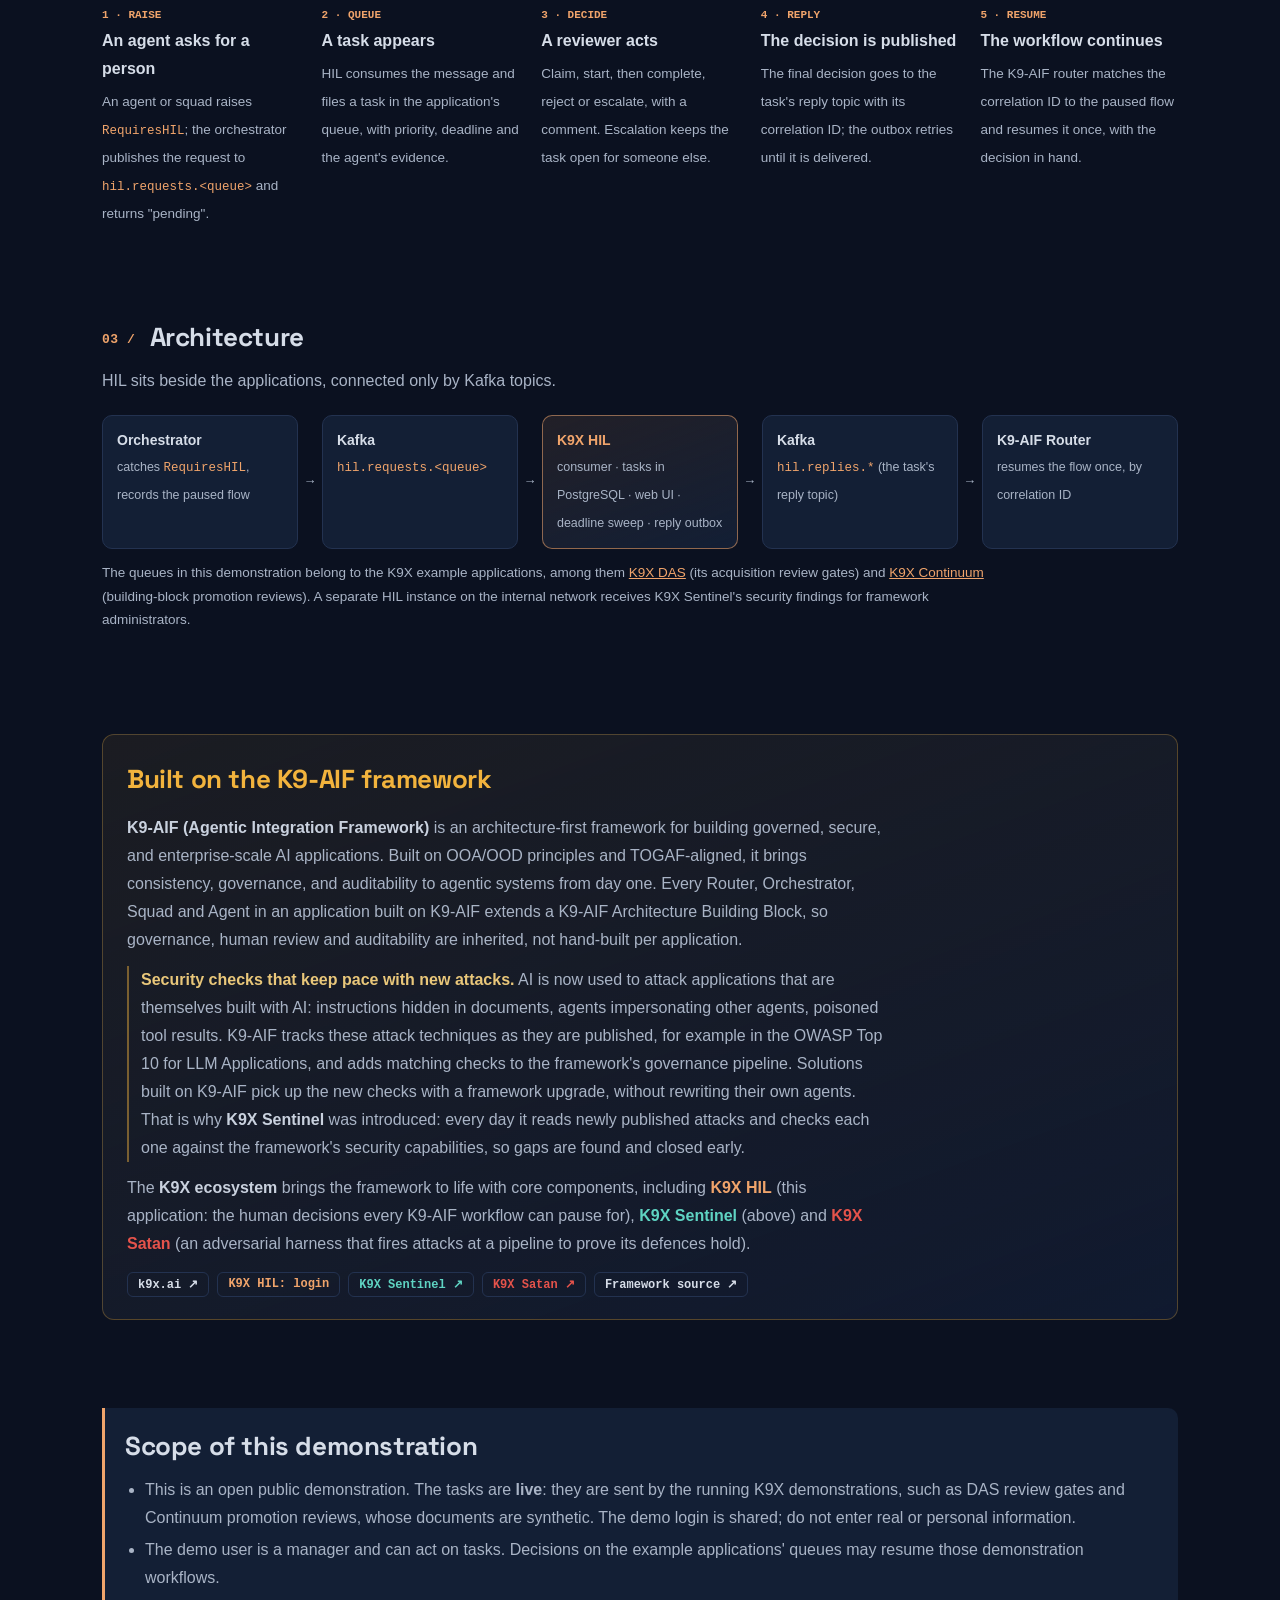
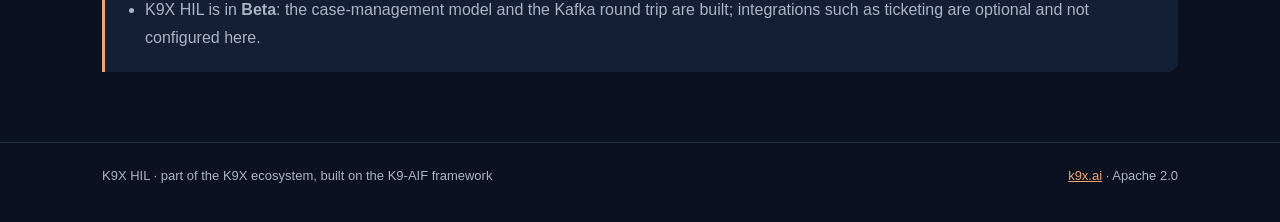
==== commit 18162fe2: "HIL: the demo shows live tasks from the K9X demos, not sample data Co-Authored-By: Claude Opus 5.5 <" ====
--- a/webui/landing.html
+++ b/webui/landing.html
@@ -150,7 +150,7 @@
     <div class="cta">
       <a class="btn btn-primary" href="/app">Login</a>
     </div>
-    <div class="logins">Demo login: <b>demo@k9x.ai</b> / <b>demo</b> · open public demonstration with sample data; do not enter real information.</div>
+    <div class="logins">Demo login: <b>demo@k9x.ai</b> / <b>demo</b> · open public demonstration: the tasks come from the live K9X demos. Shared login; do not enter real or personal information.</div>
   </div>
 </div>
 
@@ -231,7 +231,7 @@
     <div class="limits">
       <h2 style="margin-bottom:4px">Scope of this demonstration</h2>
       <ul>
-        <li>This is an open public demonstration with <b>sample data</b>. The demo login is shared; do not enter real or personal information.</li>
+        <li>This is an open public demonstration. The tasks are <b>live</b>: they are sent by the running K9X demonstrations, such as DAS review gates and Continuum promotion reviews, whose documents are synthetic. The demo login is shared; do not enter real or personal information.</li>
         <li>The demo user is a manager and can act on tasks. Decisions on the example applications' queues may resume those demonstration workflows.</li>
         <li>K9X HIL is in <b>Beta</b>: the case-management model and the Kafka round trip are built; integrations such as ticketing are optional and not configured here.</li>
       </ul>
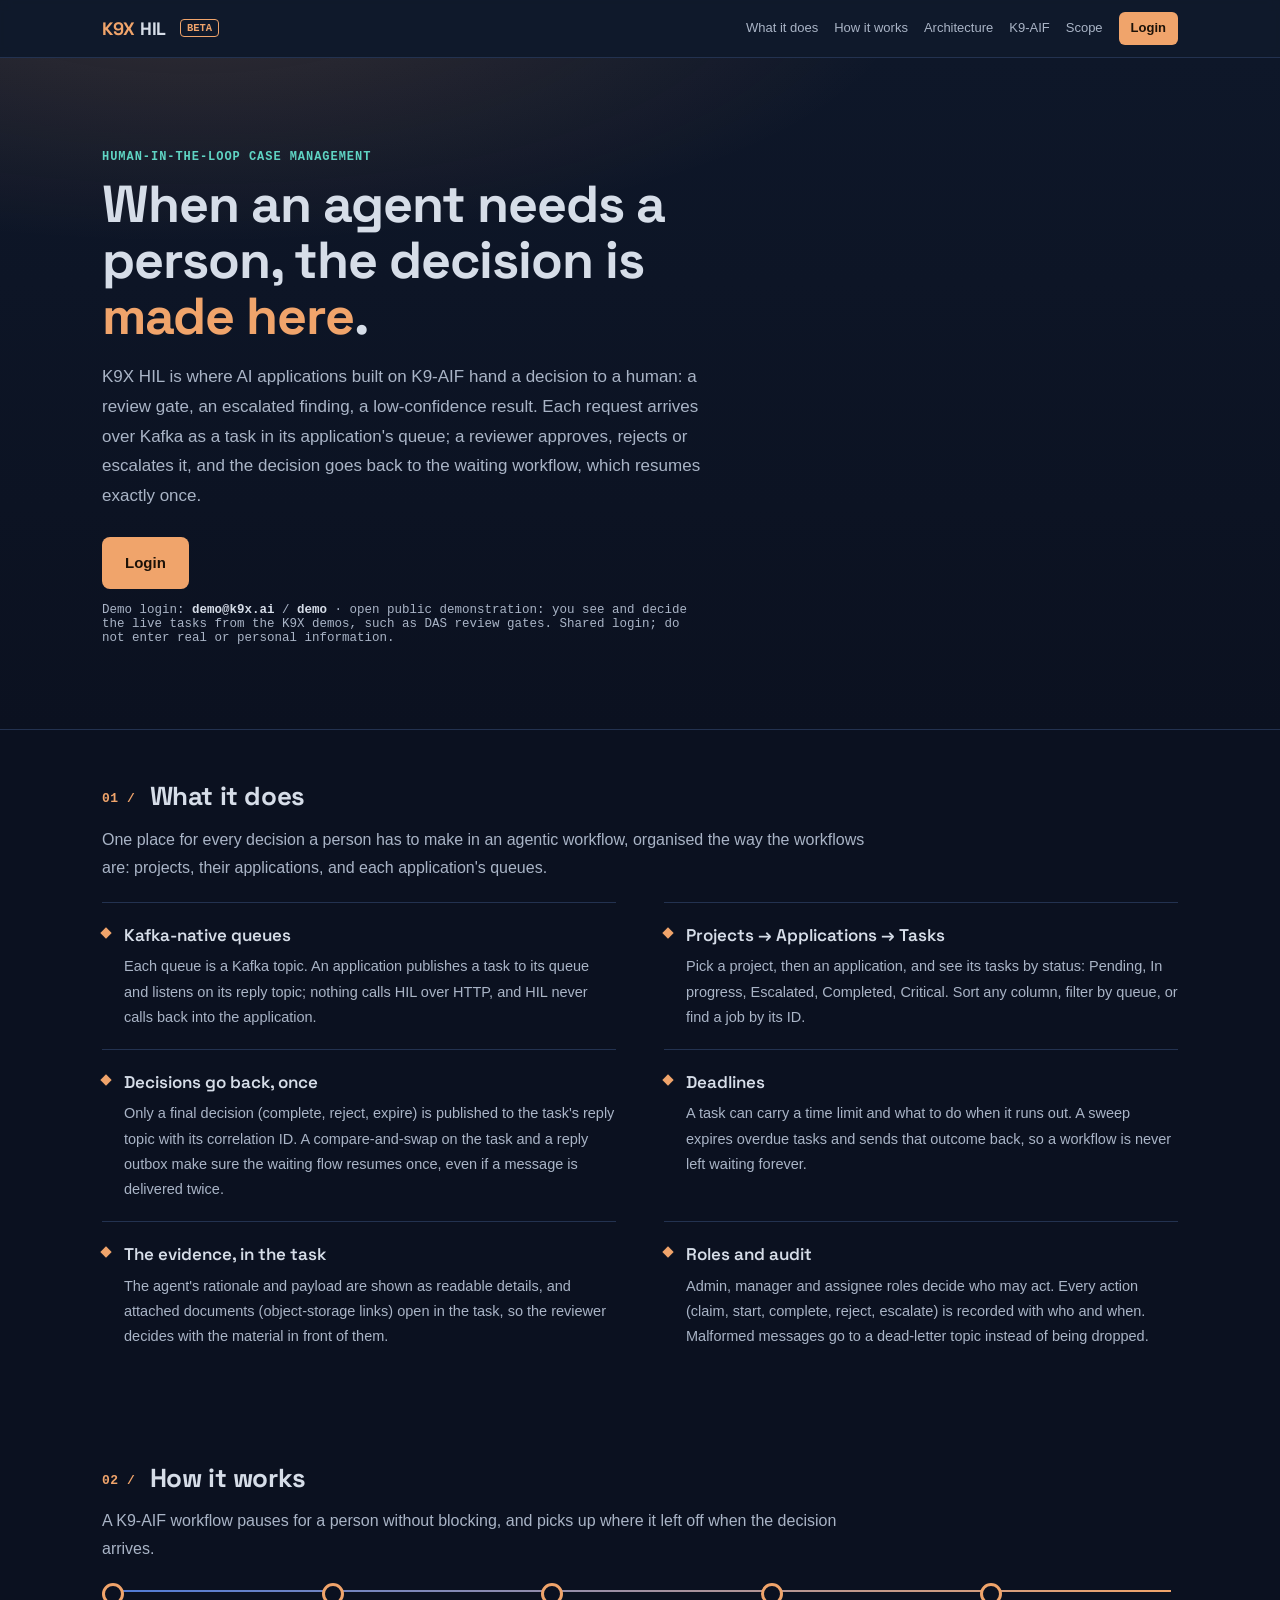
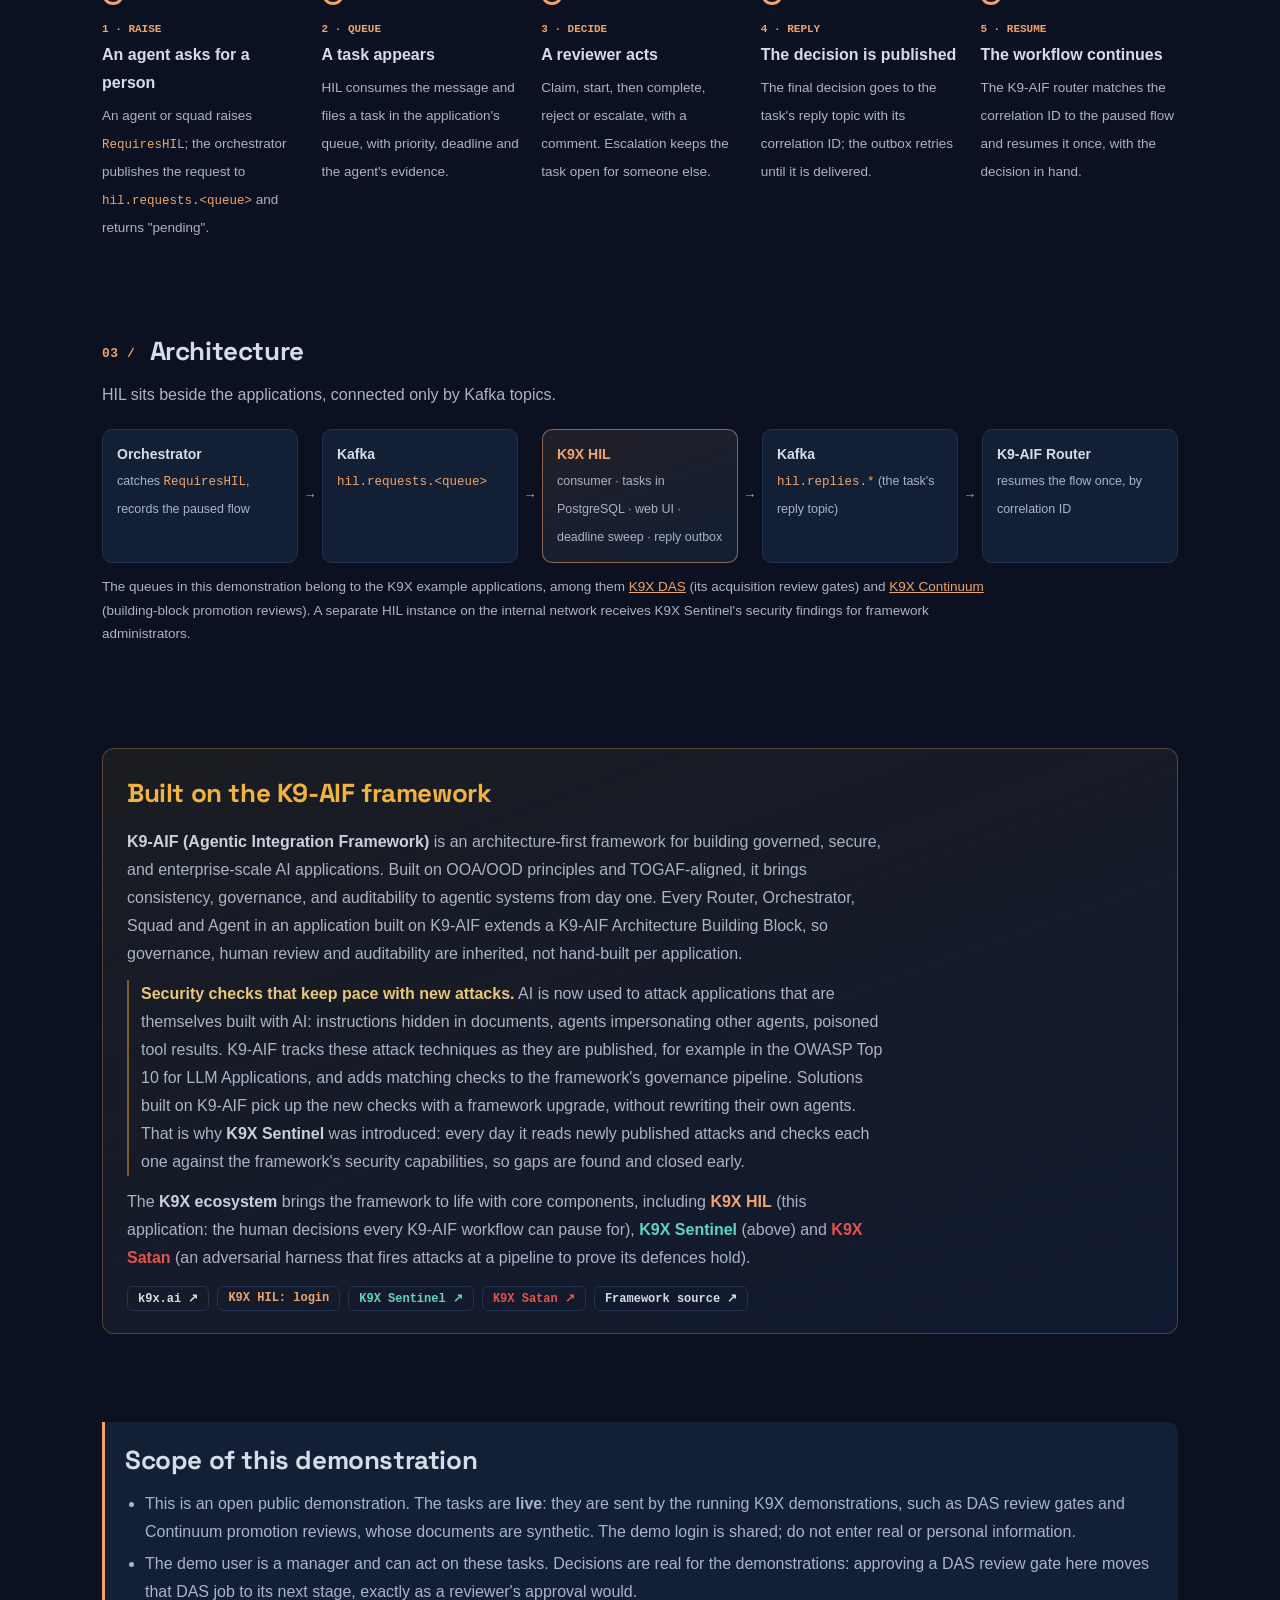
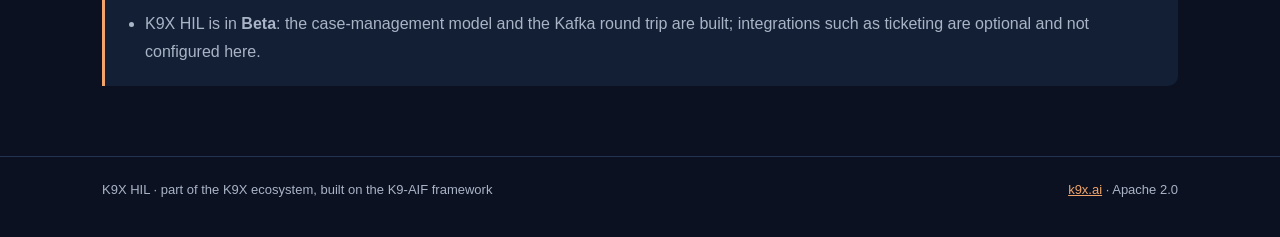
==== commit 76571ee8: "HIL: say plainly that the demo login views and approves live demo tasks (a DAS gate approval moves t" ====
--- a/webui/landing.html
+++ b/webui/landing.html
@@ -150,7 +150,7 @@
     <div class="cta">
       <a class="btn btn-primary" href="/app">Login</a>
     </div>
-    <div class="logins">Demo login: <b>demo@k9x.ai</b> / <b>demo</b> · open public demonstration: the tasks come from the live K9X demos. Shared login; do not enter real or personal information.</div>
+    <div class="logins">Demo login: <b>demo@k9x.ai</b> / <b>demo</b> · open public demonstration: you see and decide the live tasks from the K9X demos, such as DAS review gates. Shared login; do not enter real or personal information.</div>
   </div>
 </div>
 
@@ -232,7 +232,7 @@
       <h2 style="margin-bottom:4px">Scope of this demonstration</h2>
       <ul>
         <li>This is an open public demonstration. The tasks are <b>live</b>: they are sent by the running K9X demonstrations, such as DAS review gates and Continuum promotion reviews, whose documents are synthetic. The demo login is shared; do not enter real or personal information.</li>
-        <li>The demo user is a manager and can act on tasks. Decisions on the example applications' queues may resume those demonstration workflows.</li>
+        <li>The demo user is a manager and can act on these tasks. Decisions are real for the demonstrations: approving a DAS review gate here moves that DAS job to its next stage, exactly as a reviewer's approval would.</li>
         <li>K9X HIL is in <b>Beta</b>: the case-management model and the Kafka round trip are built; integrations such as ticketing are optional and not configured here.</li>
       </ul>
     </div>
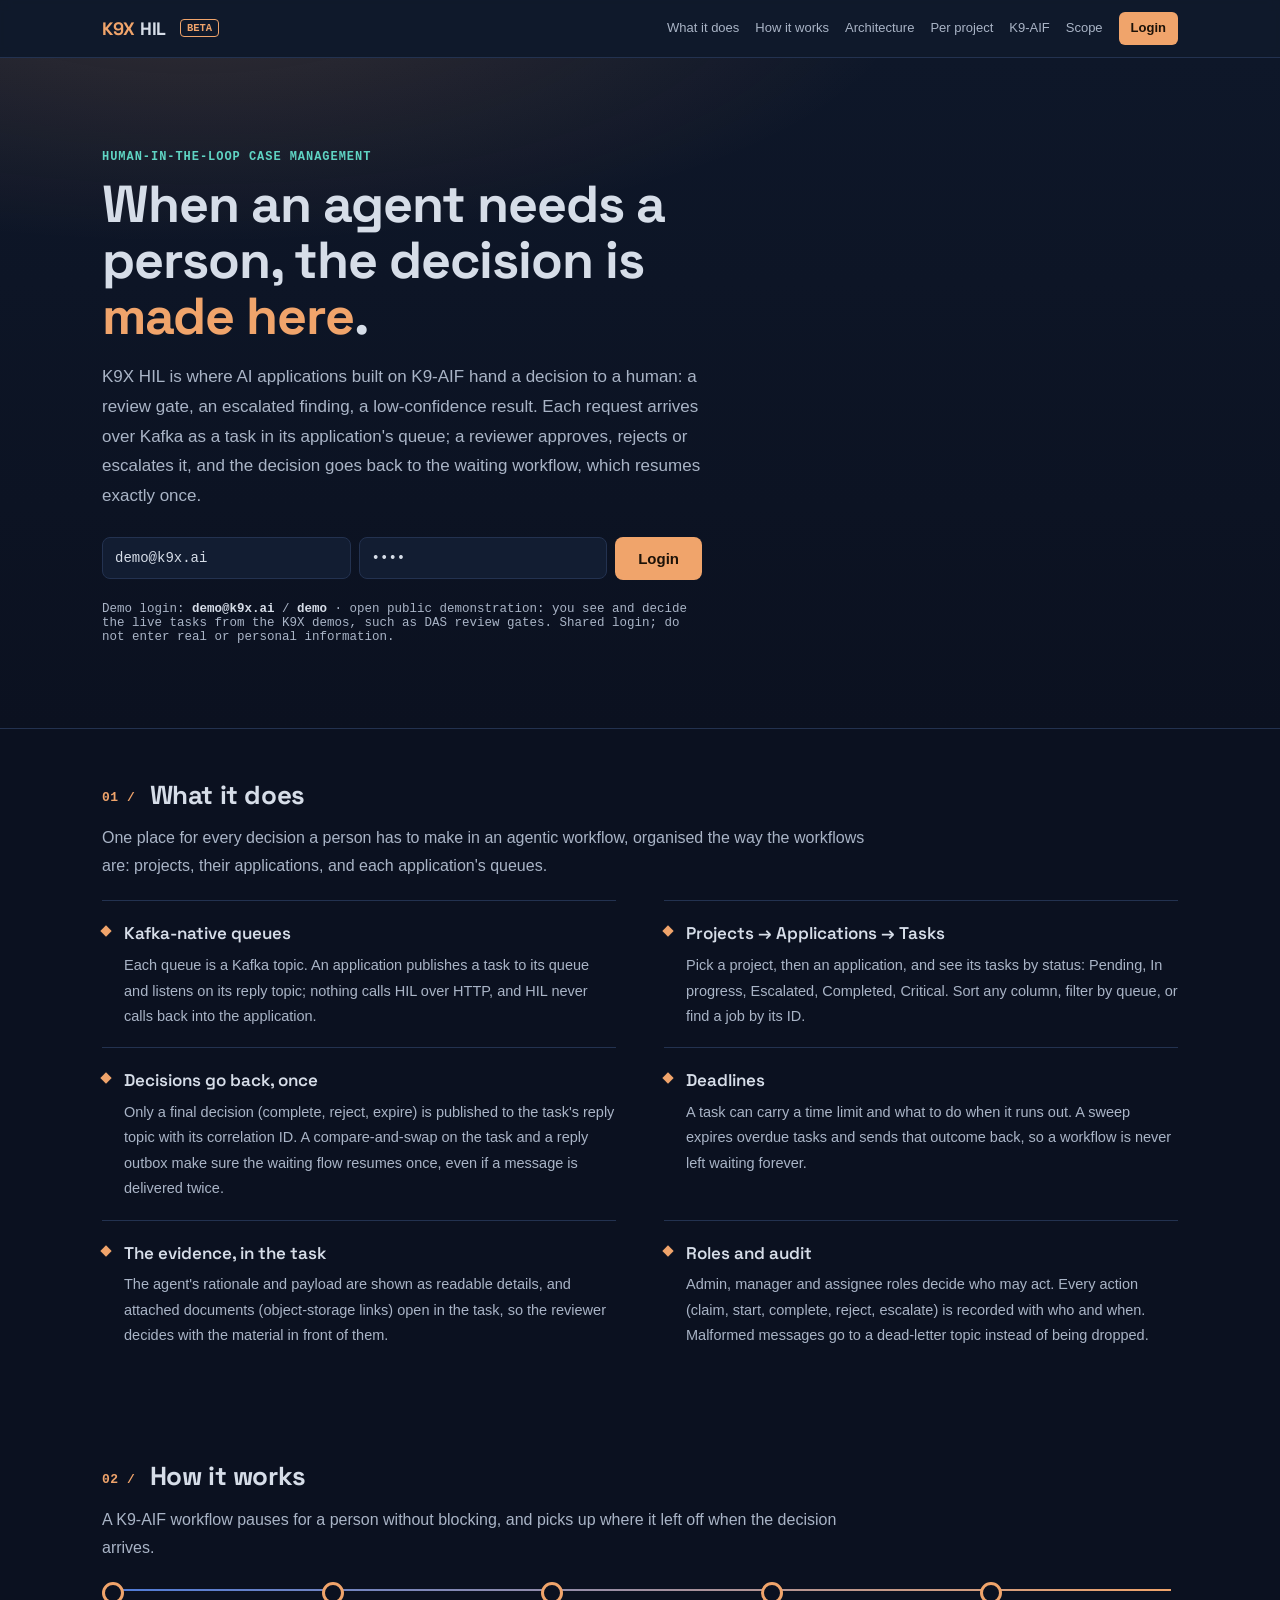
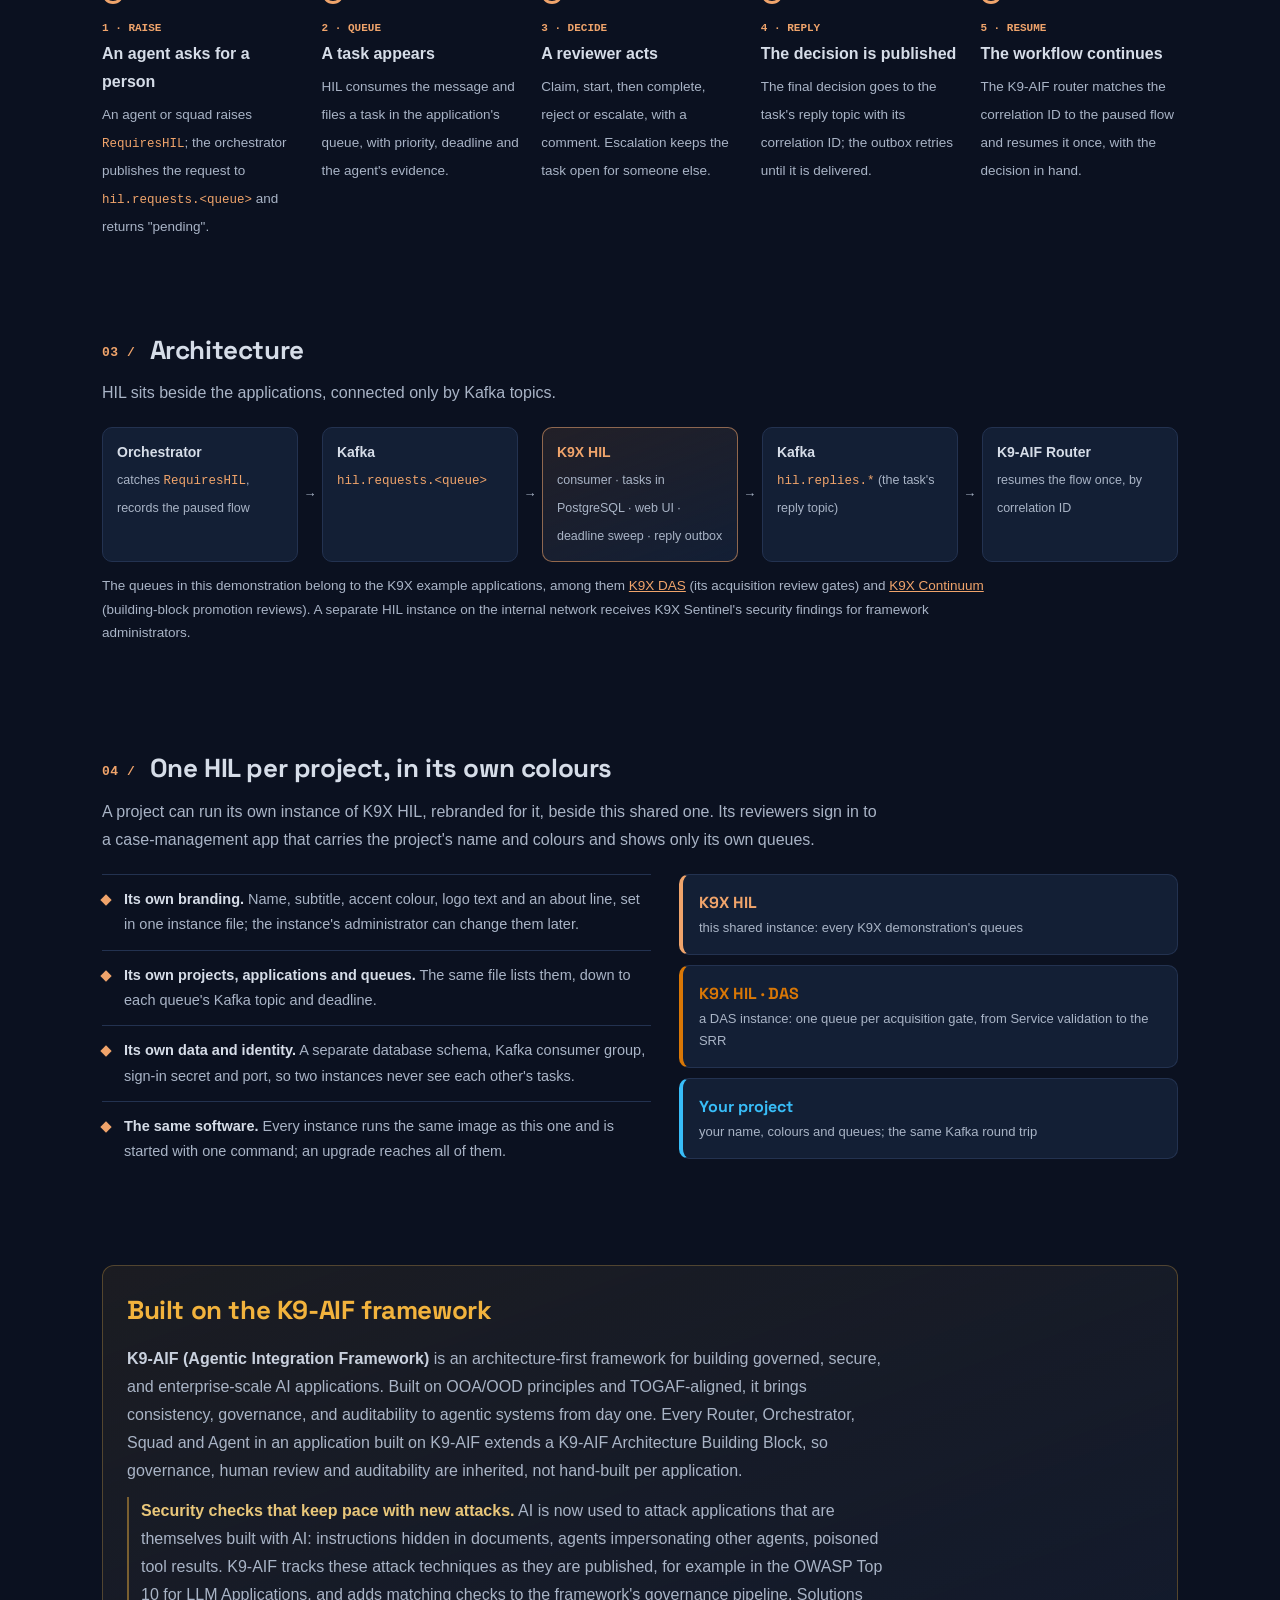
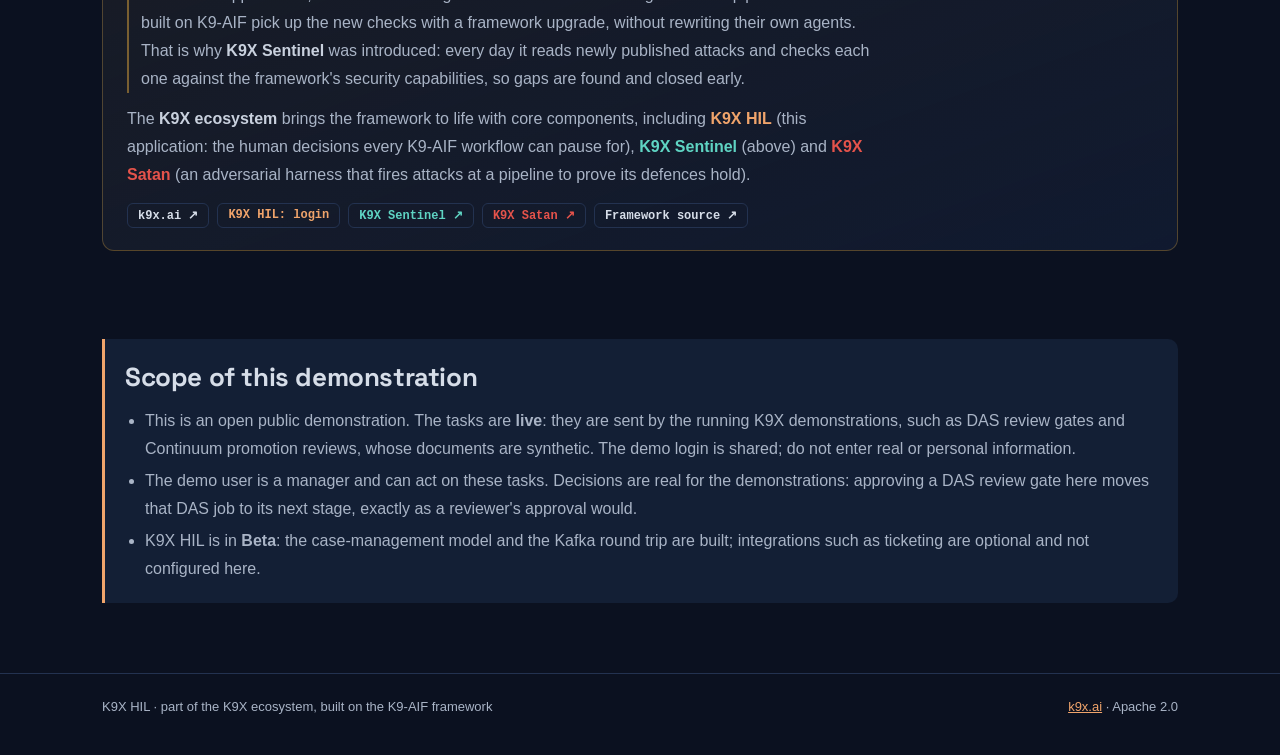
==== commit 8386caa1: "HIL: sign in on the landing page; first page overview; per-project branding applied - Public instanc" ====
--- a/webui/landing.html
+++ b/webui/landing.html
@@ -61,6 +61,11 @@
   .btn-primary:hover { background: var(--hil-d); }
   .btn-ghost { color: var(--text); border-color: var(--border); background: transparent; }
   .btn-ghost:hover { border-color: var(--hil); color: var(--hil); }
+  .login { display: flex; gap: 8px; flex-wrap: wrap; align-items: center; max-width: 600px; scroll-margin-top: 120px; }
+  .login input { flex: 1 1 170px; min-width: 0; background: rgba(19,31,53,.9); border: 1px solid var(--border); border-radius: 8px;
+                 color: var(--text); font: 14px var(--mono); padding: 12px 12px; }
+  .login input:focus { outline: none; border-color: var(--hil); }
+  .login-err { flex-basis: 100%; color: #fca5a5; font-size: 13px; min-height: 0; }
   .logins { font: 12.5px var(--mono); color: var(--muted); margin-top: 14px; max-width: 600px; }
   .logins b { color: var(--text); font-weight: 600; }
 
@@ -112,6 +117,16 @@
   .chip { font: 600 12px var(--mono); border: 1px solid var(--border); border-radius: 6px; padding: 4px 10px; color: var(--text); text-decoration: none; }
   .chip:hover { border-color: #f2b33d; color: #f2b33d; }
 
+  .brand-grid { display: grid; gap: 28px; grid-template-columns: minmax(0, 1.1fr) minmax(0, 1fr); align-items: start; }
+  .brand-list { list-style: none; margin: 0; padding: 0; }
+  .brand-list li { border-top: 1px solid var(--border); padding: 12px 0 12px 22px; position: relative; color: var(--muted); font-size: 14.5px; }
+  .brand-list li::before { content: ""; position: absolute; left: 0; top: 21px; width: 8px; height: 8px; background: var(--hil); transform: rotate(45deg); }
+  .brand-list b { color: var(--text); font-weight: 600; }
+  .brand-demo { display: grid; gap: 10px; }
+  .brand-tile { border: 1px solid var(--border); border-radius: 10px; padding: 14px 16px; background: var(--card); border-left: 4px solid var(--c); }
+  .brand-tile b { color: var(--c); font-family: var(--head); font-size: 16px; }
+  .brand-tile span { display: block; color: var(--muted); font-size: 13px; }
+  @media (max-width: 900px) { .brand-grid { grid-template-columns: 1fr; } }
   .limits { border-left: 3px solid var(--hil); background: var(--card); border-radius: 0 10px 10px 0; padding: 16px 20px; }
   .limits ul { margin: 6px 0 0; padding-left: 20px; color: var(--muted); }
   .limits li { margin: 4px 0; }
@@ -131,9 +146,10 @@
       <a href="#what">What it does</a>
       <a href="#how">How it works</a>
       <a href="#architecture">Architecture</a>
+      <a href="#per-project">Per project</a>
       <a href="#k9aif">K9-AIF</a>
       <a href="#scope">Scope</a>
-      <a class="signin" href="/app">Login</a>
+      <a class="signin" href="#login">Login</a>
     </nav>
   </div>
 </header>
@@ -147,9 +163,12 @@
       an escalated finding, a low-confidence result. Each request arrives over Kafka as a task in its
       application's queue; a reviewer approves, rejects or escalates it, and the decision goes back to
       the waiting workflow, which resumes exactly once.</p>
-    <div class="cta">
-      <a class="btn btn-primary" href="/app">Login</a>
-    </div>
+    <form class="login" id="login" onsubmit="return hilLogin(event)">
+      <input type="email" id="login-email" value="demo@k9x.ai" aria-label="Email" required>
+      <input type="password" id="login-pass" value="demo" aria-label="Password" required>
+      <button type="submit" class="btn btn-primary">Login</button>
+      <div class="login-err" id="login-err" role="alert"></div>
+    </form>
     <div class="logins">Demo login: <b>demo@k9x.ai</b> / <b>demo</b> · open public demonstration: you see and decide the live tasks from the K9X demos, such as DAS review gates. Shared login; do not enter real or personal information.</div>
   </div>
 </div>
@@ -211,6 +230,29 @@
       A separate HIL instance on the internal network receives K9X Sentinel's security findings for framework administrators.</p>
   </section>
 
+  <section id="per-project" class="numbered">
+    <h2>One HIL per project, in its own colours</h2>
+    <p class="sub">A project can run its own instance of K9X HIL, rebranded for it, beside this shared one. Its reviewers
+      sign in to a case-management app that carries the project's name and colours and shows only its own queues.</p>
+    <div class="brand-grid">
+      <ul class="brand-list">
+        <li><b>Its own branding.</b> Name, subtitle, accent colour, logo text and an about line, set in one instance
+          file; the instance's administrator can change them later.</li>
+        <li><b>Its own projects, applications and queues.</b> The same file lists them, down to each queue's Kafka topic
+          and deadline.</li>
+        <li><b>Its own data and identity.</b> A separate database schema, Kafka consumer group, sign-in secret and port,
+          so two instances never see each other's tasks.</li>
+        <li><b>The same software.</b> Every instance runs the same image as this one and is started with one command;
+          an upgrade reaches all of them.</li>
+      </ul>
+      <div class="brand-demo" aria-label="Example instances">
+        <div class="brand-tile" style="--c:#f0a46b"><b>K9X HIL</b><span>this shared instance: every K9X demonstration's queues</span></div>
+        <div class="brand-tile" style="--c:#d97706"><b>K9X HIL · DAS</b><span>a DAS instance: one queue per acquisition gate, from Service validation to the SRR</span></div>
+        <div class="brand-tile" style="--c:#38bdf8"><b>Your project</b><span>your name, colours and queues; the same Kafka round trip</span></div>
+      </div>
+    </div>
+  </section>
+
   <section id="k9aif">
     <div class="built-on">
       <h2>Built on the K9-AIF framework</h2>
@@ -219,7 +261,7 @@
       <p>The <b>K9X ecosystem</b> brings the framework to life with core components, including <b class="p-hil">K9X HIL</b> (this application: the human decisions every K9-AIF workflow can pause for), <b class="p-sentinel">K9X Sentinel</b> (above) and <b class="p-satan">K9X Satan</b> (an adversarial harness that fires attacks at a pipeline to prove its defences hold).</p>
       <div class="chips">
         <a class="chip" href="https://k9x.ai" target="_blank" rel="noopener">k9x.ai ↗</a>
-        <a class="chip p-hil" href="/app">K9X HIL: login</a>
+        <a class="chip p-hil" href="#login">K9X HIL: login</a>
         <a class="chip p-sentinel" href="https://sentinel.k9x.ai" target="_blank" rel="noopener">K9X Sentinel ↗</a>
         <a class="chip p-satan" href="https://satan.k9x.ai" target="_blank" rel="noopener">K9X Satan ↗</a>
         <a class="chip" href="https://github.com/k9aif/k9-aif-framework" target="_blank" rel="noopener">Framework source ↗</a>
@@ -247,5 +289,27 @@
   </div>
 </footer>
 
+<script>
+  // The landing page is the public instance's sign-in page: the same login the app used,
+  // then on to the app. A visitor who is already signed in goes straight there.
+  if (localStorage.getItem("k9x_hil_token")) location.replace("/app");
+  function hilLogin(e) {
+    e.preventDefault();
+    const err = document.getElementById("login-err");
+    err.textContent = "";
+    fetch("/api/auth/login", { method: "POST", headers: { "Content-Type": "application/json" },
+      body: JSON.stringify({ email: document.getElementById("login-email").value,
+                             password: document.getElementById("login-pass").value }) })
+      .then(r => { if (!r.ok) throw new Error(); return r.json(); })
+      .then(u => {
+        localStorage.setItem("k9x_hil_user", JSON.stringify(u));
+        localStorage.setItem("k9x_hil_token", u.token);
+        location.href = "/app";
+      })
+      .catch(() => { err.textContent = "Invalid email or password"; });
+    return false;
+  }
+</script>
+
 </body>
 </html>
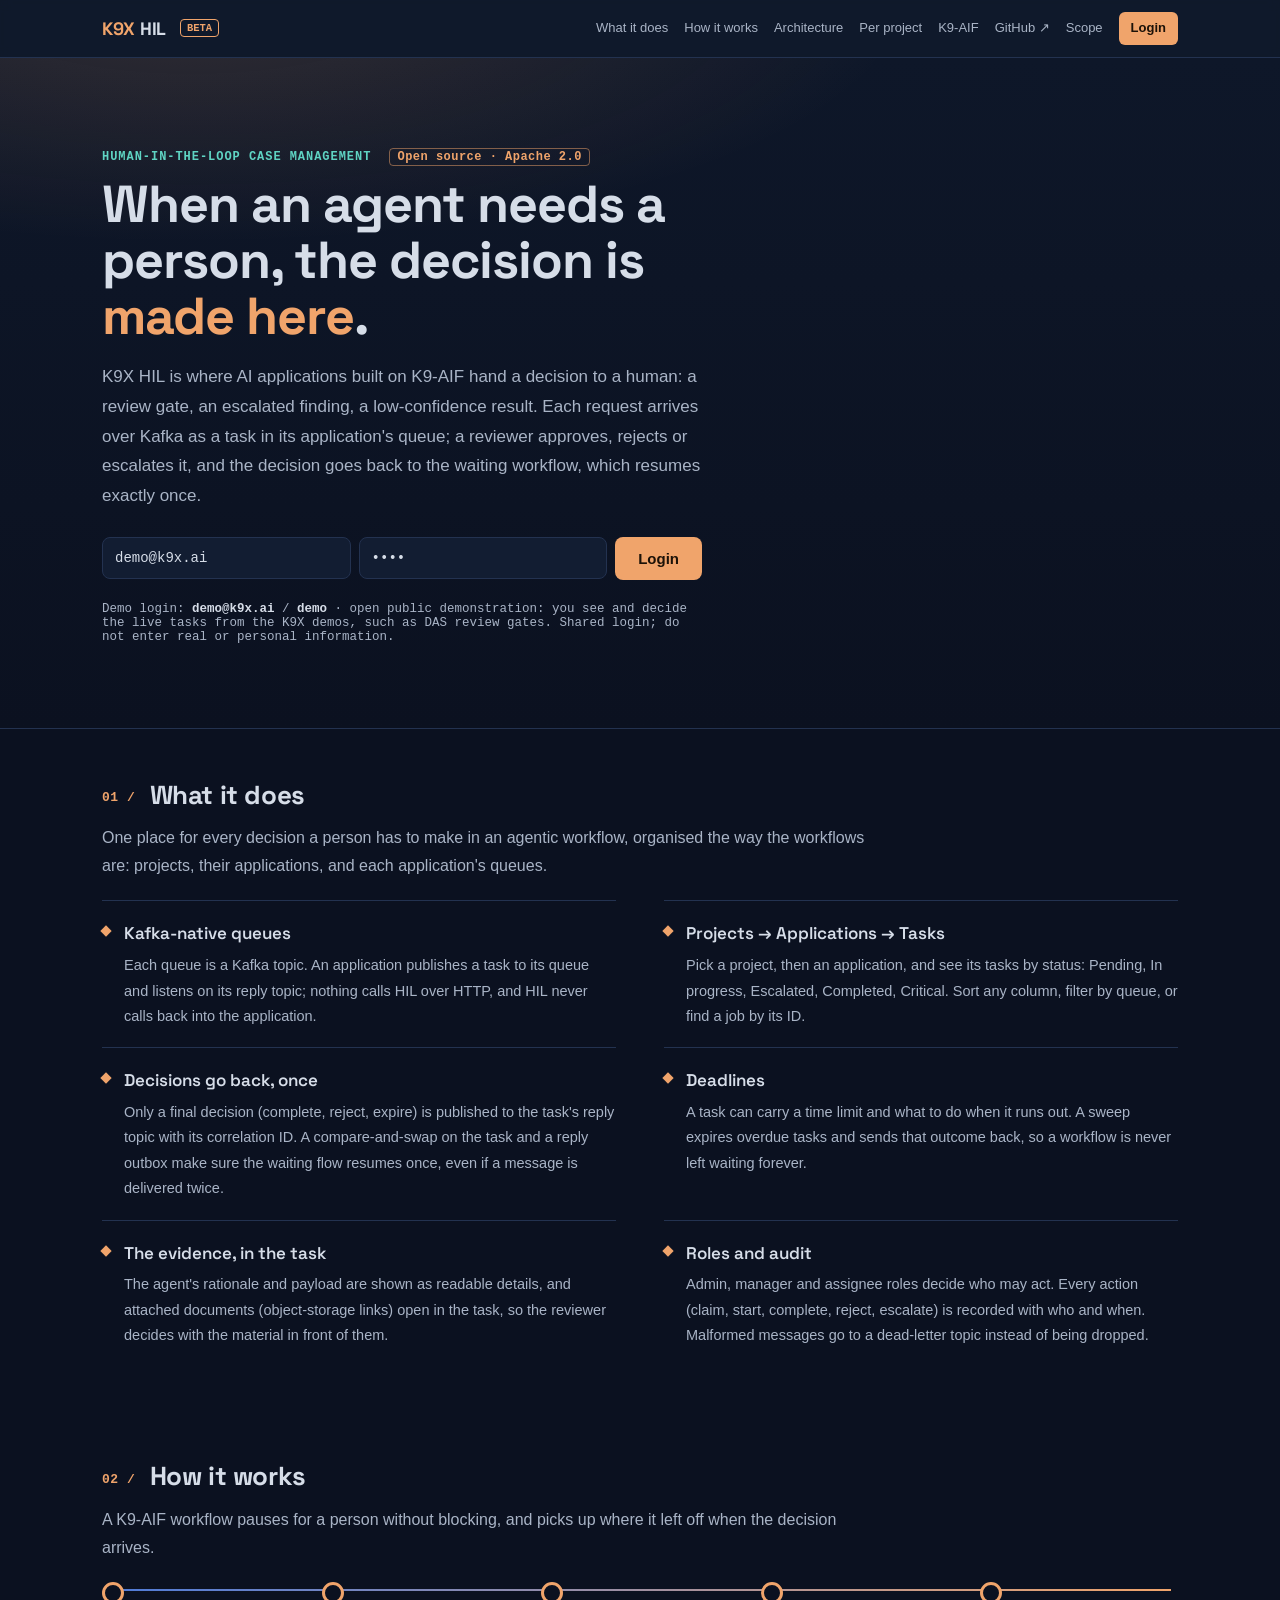
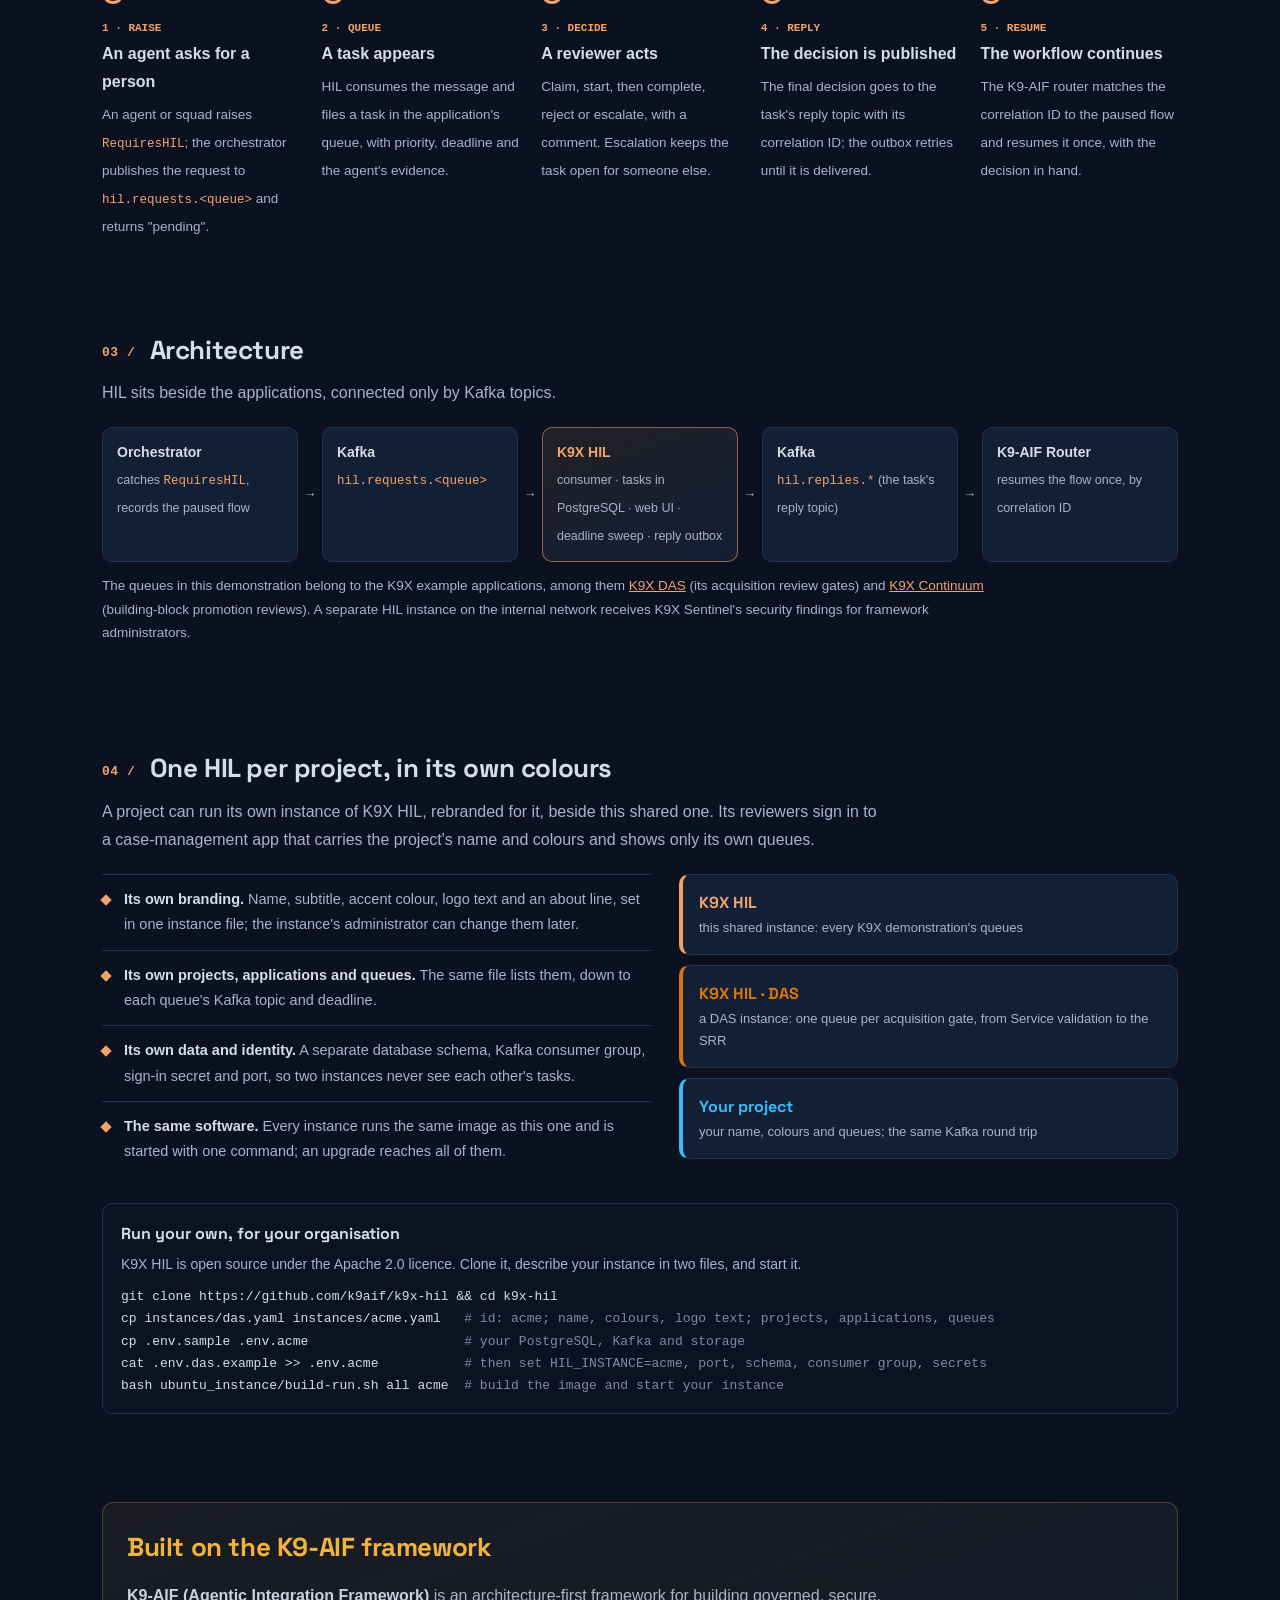
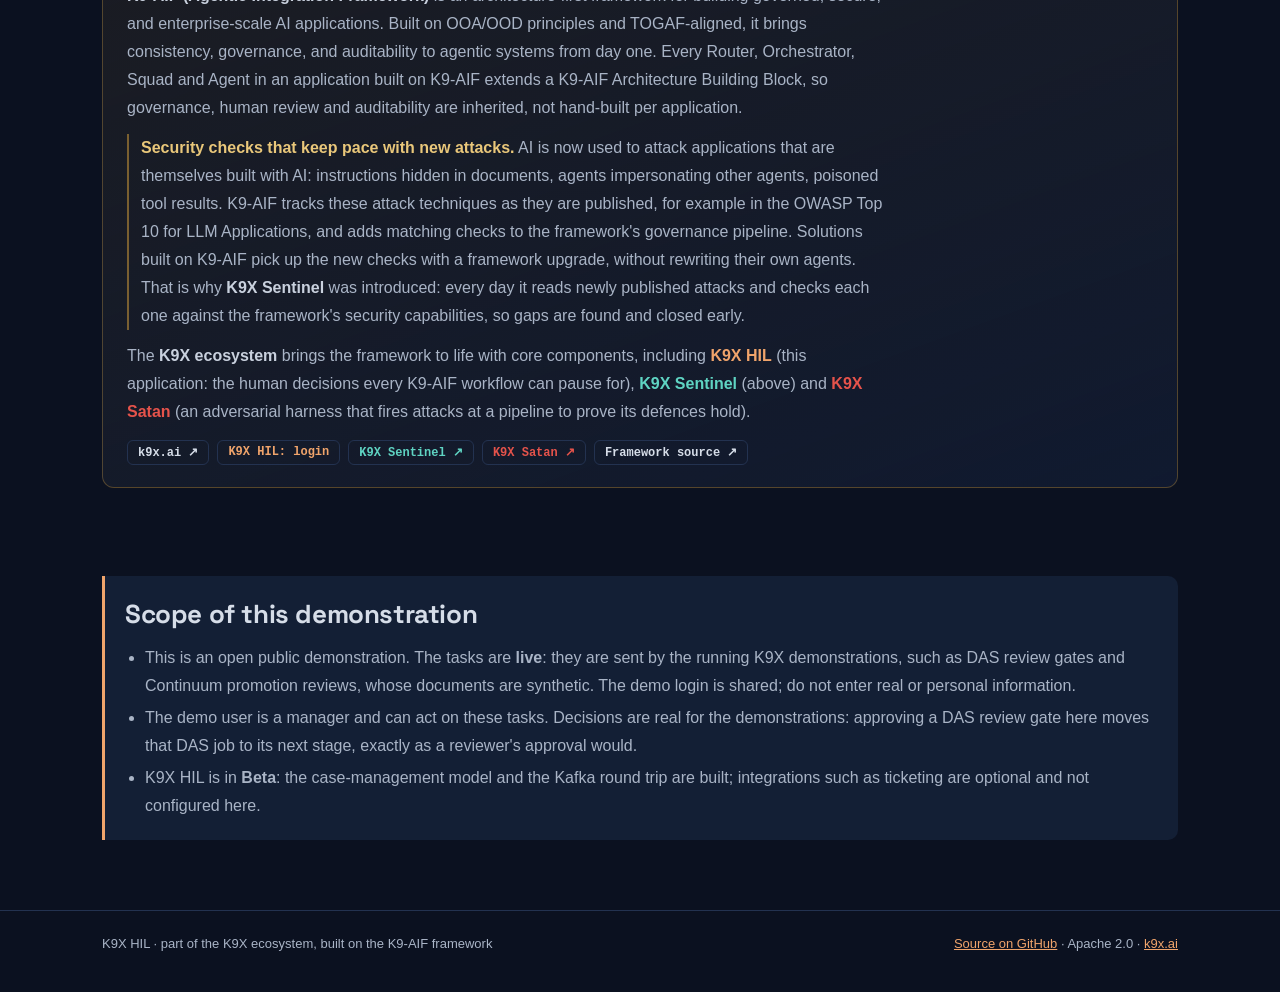
==== commit 8f57dcc0: "HIL: say it is open source (Apache 2.0) and how to run your own rebranded instance Landing: 'Open so" ====
--- a/webui/landing.html
+++ b/webui/landing.html
@@ -50,6 +50,13 @@
   .hero { padding-block: 92px 84px; min-height: 560px; }
   .hero h1 { max-width: 640px; }
   .hero .lede { max-width: 600px; }
+  .oss { margin-left: 10px; color: var(--hil); border: 1px solid rgba(240,164,107,.5); border-radius: 4px; padding: 1px 7px;
+         letter-spacing: .04em; text-transform: none; font-weight: 600; white-space: nowrap; }
+  .run { margin-top: 26px; background: #0a1322; border: 1px solid var(--border); border-radius: 10px; padding: 16px 18px; }
+  .run h3 { margin: 0 0 4px; font-size: 16px; }
+  .run p { margin: 0 0 10px; color: var(--muted); font-size: 14px; }
+  .run pre { margin: 0; overflow-x: auto; font: 13px/1.7 var(--mono); color: var(--text); }
+  .run pre .c { color: #7f8ba0; }
   .eyebrow { font: 700 12px var(--mono); color: var(--teal); letter-spacing: .08em; text-transform: uppercase; }
   h1 { font-size: clamp(32px, 4.8vw, 52px); line-height: 1.08; margin: 12px 0 18px; letter-spacing: -1px; font-weight: 700; }
   h1 em { font-style: normal; color: var(--hil); }
@@ -148,6 +155,7 @@
       <a href="#architecture">Architecture</a>
       <a href="#per-project">Per project</a>
       <a href="#k9aif">K9-AIF</a>
+      <a href="https://github.com/k9aif/k9x-hil" target="_blank" rel="noopener">GitHub ↗</a>
       <a href="#scope">Scope</a>
       <a class="signin" href="#login">Login</a>
     </nav>
@@ -157,7 +165,7 @@
 <div class="hero-band">
   <div class="hero-art" aria-hidden="true"></div>
   <div class="wrap hero">
-    <div class="eyebrow">Human-in-the-loop case management</div>
+    <div class="eyebrow">Human-in-the-loop case management <span class="oss">Open source · Apache 2.0</span></div>
     <h1>When an agent needs a person, the decision is <em>made here</em>.</h1>
     <p class="lede">K9X HIL is where AI applications built on K9-AIF hand a decision to a human: a review gate,
       an escalated finding, a low-confidence result. Each request arrives over Kafka as a task in its
@@ -251,6 +259,15 @@
         <div class="brand-tile" style="--c:#38bdf8"><b>Your project</b><span>your name, colours and queues; the same Kafka round trip</span></div>
       </div>
     </div>
+    <div class="run">
+      <h3>Run your own, for your organisation</h3>
+      <p>K9X HIL is open source under the Apache 2.0 licence. Clone it, describe your instance in two files, and start it.</p>
+<pre>git clone https://github.com/k9aif/k9x-hil &amp;&amp; cd k9x-hil
+cp instances/das.yaml instances/acme.yaml   <span class="c"># id: acme; name, colours, logo text; projects, applications, queues</span>
+cp .env.sample .env.acme                    <span class="c"># your PostgreSQL, Kafka and storage</span>
+cat .env.das.example &gt;&gt; .env.acme           <span class="c"># then set HIL_INSTANCE=acme, port, schema, consumer group, secrets</span>
+bash ubuntu_instance/build-run.sh all acme  <span class="c"># build the image and start your instance</span></pre>
+    </div>
   </section>
 
   <section id="k9aif">
@@ -285,7 +302,7 @@
 <footer>
   <div class="wrap">
     <span>K9X HIL · part of the K9X ecosystem, built on the K9-AIF framework</span>
-    <span><a href="https://k9x.ai" target="_blank" rel="noopener">k9x.ai</a> · Apache 2.0</span>
+    <span><a href="https://github.com/k9aif/k9x-hil" target="_blank" rel="noopener">Source on GitHub</a> · Apache 2.0 · <a href="https://k9x.ai" target="_blank" rel="noopener">k9x.ai</a></span>
   </div>
 </footer>
 
